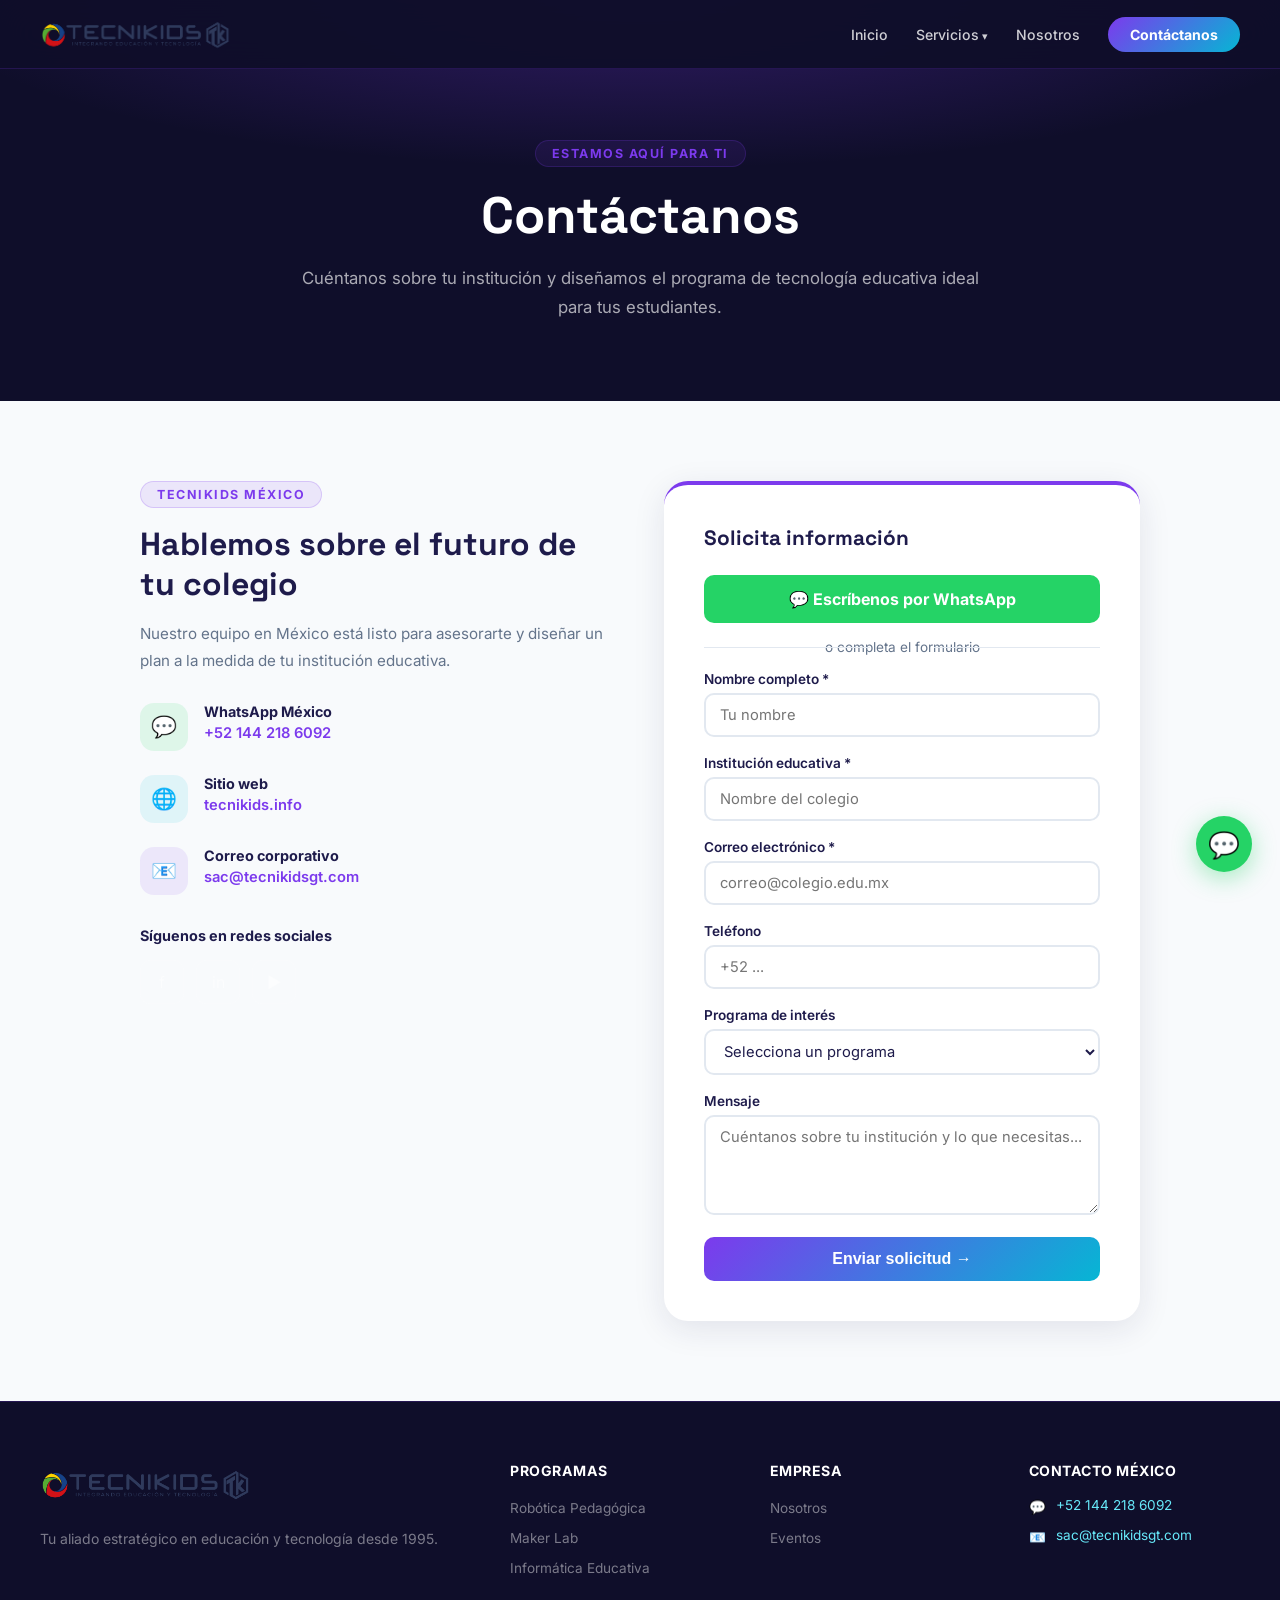
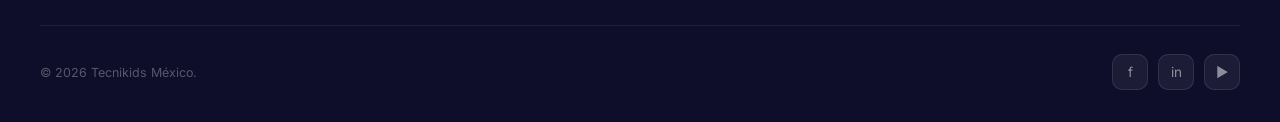
==== contactenos.html @ 83d160cc "Sitio completo Tecnikids México: imágenes reales, videos YouTube y páginas de servicio - Añade imáge" ====
<!DOCTYPE html>
<html lang="es">
<head>
  <meta charset="UTF-8"><meta name="viewport" content="width=device-width, initial-scale=1.0">
  <title>Contáctanos — Tecnikids México</title>
  <link rel="stylesheet" href="assets/css/shared.css">
  <style>
    .contact-grid{display:grid;grid-template-columns:1fr 1fr;gap:48px;max-width:1000px;margin:0 auto;}
    .contact-info h2{font-family:'Space Grotesk',sans-serif;font-size:clamp(1.5rem,3vw,2rem);font-weight:800;color:var(--indigo);margin-bottom:16px;}
    .contact-info p{color:var(--gray);font-size:0.95rem;line-height:1.8;margin-bottom:28px;}
    .contact-item{display:flex;align-items:flex-start;gap:16px;margin-bottom:24px;}
    .contact-icon-box{width:48px;height:48px;border-radius:14px;display:flex;align-items:center;justify-content:center;font-size:1.3rem;flex-shrink:0;}
    .contact-icon-box.whatsapp{background:rgba(37,211,102,0.12);color:#25D366;}
    .contact-icon-box.email{background:rgba(124,58,237,0.1);color:var(--purple);}
    .contact-icon-box.web{background:rgba(6,182,212,0.1);color:var(--cyan);}
    .contact-label{font-weight:700;color:var(--indigo);font-size:0.9rem;margin-bottom:4px;}
    .contact-val{color:var(--gray);font-size:0.92rem;}
    .contact-val a{color:var(--purple);text-decoration:none;font-weight:600;}
    .contact-val a:hover{text-decoration:underline;}
    .form-card{background:white;border-radius:24px;padding:40px;box-shadow:0 8px 32px rgba(30,27,75,0.1);border-top:4px solid var(--purple);}
    .form-title{font-family:'Space Grotesk',sans-serif;font-size:1.3rem;font-weight:700;color:var(--indigo);margin-bottom:24px;}
    .form-group{margin-bottom:18px;}
    .form-group label{display:block;font-weight:600;font-size:0.85rem;color:var(--indigo);margin-bottom:6px;}
    .form-group input,.form-group select,.form-group textarea{width:100%;padding:11px 14px;border:2px solid #E2E8F0;border-radius:10px;font-size:0.92rem;font-family:inherit;color:var(--indigo);transition:border-color 0.2s;outline:none;background:white;}
    .form-group input:focus,.form-group select:focus,.form-group textarea:focus{border-color:var(--purple);}
    .form-group textarea{resize:vertical;min-height:100px;}
    .btn-submit{width:100%;padding:13px;background:linear-gradient(135deg,var(--purple),var(--cyan));color:white;border:none;border-radius:10px;font-size:1rem;font-weight:700;cursor:pointer;transition:transform 0.2s,box-shadow 0.2s;}
    .btn-submit:hover{transform:translateY(-2px);box-shadow:0 8px 24px rgba(124,58,237,0.35);}
    .wa-btn{display:flex;align-items:center;justify-content:center;gap:12px;width:100%;padding:14px;background:#25D366;color:white;border-radius:10px;font-size:1rem;font-weight:700;text-decoration:none;margin-bottom:16px;transition:transform 0.2s,box-shadow 0.2s;}
    .wa-btn:hover{transform:translateY(-2px);box-shadow:0 8px 24px rgba(37,211,102,0.4);}
    .or-divider{text-align:center;color:var(--gray);font-size:0.85rem;margin:16px 0;position:relative;}
    .or-divider::before,.or-divider::after{content:'';position:absolute;top:50%;width:42%;height:1px;background:#E2E8F0;}
    .or-divider::before{left:0;} .or-divider::after{right:0;}
    .alert-success{background:#f0fdf4;color:#16a34a;border:1px solid #bbf7d0;border-radius:10px;padding:12px 16px;font-size:0.85rem;margin-bottom:16px;display:none;text-align:center;}
    @media(max-width:768px){.contact-grid{grid-template-columns:1fr;}}
  </style>
</head>
<body>
<nav id="navbar">
  <a href="index.html" class="nav-logo"><img src="assets/img/logo.png" alt="Tecnikids México"></a>
  <div class="nav-links">
    <a href="index.html">Inicio</a>
    <div class="nav-dropdown"><a href="#">Servicios</a>
      <div class="dropdown-menu">
        <a href="robotica-pedagogica.html">Robótica Pedagógica</a>
        <a href="maker-lab.html">Maker Lab</a>
        <a href="informatica-educativa.html">Informática Educativa</a>
      </div>
    </div>
    <a href="sobre-nosotros.html">Nosotros</a>
    <a href="contactenos.html" class="nav-cta">Contáctanos</a>
  </div>
  <button class="hamburger" id="hamburger"><span></span><span></span><span></span></button>
</nav>

<div class="page-hero">
  <div class="page-hero-content">
    <div class="section-tag">Estamos aquí para ti</div>
    <h1>Contáctanos</h1>
    <p>Cuéntanos sobre tu institución y diseñamos el programa de tecnología educativa ideal para tus estudiantes.</p>
  </div>
</div>

<section style="padding:80px 40px;background:var(--gray-bg);">
  <div class="contact-grid">
    <div class="contact-info">
      <div class="section-tag">Tecnikids México</div>
      <h2>Hablemos sobre el futuro de tu colegio</h2>
      <p>Nuestro equipo en México está listo para asesorarte y diseñar un plan a la medida de tu institución educativa.</p>

      <div class="contact-item">
        <div class="contact-icon-box whatsapp">💬</div>
        <div>
          <div class="contact-label">WhatsApp México</div>
          <div class="contact-val"><a href="https://wa.me/5214421860924" target="_blank">+52 144 218 6092</a></div>
        </div>
      </div>
      <div class="contact-item">
        <div class="contact-icon-box web">🌐</div>
        <div>
          <div class="contact-label">Sitio web</div>
          <div class="contact-val"><a href="https://tecnikids.info/wp/" target="_blank">tecnikids.info</a></div>
        </div>
      </div>
      <div class="contact-item">
        <div class="contact-icon-box email">📧</div>
        <div>
          <div class="contact-label">Correo corporativo</div>
          <div class="contact-val"><a href="mailto:sac@tecnikidsgt.com">sac@tecnikidsgt.com</a></div>
        </div>
      </div>

      <div style="margin-top:32px;">
        <div style="font-weight:700;color:var(--indigo);margin-bottom:16px;font-size:0.9rem;">Síguenos en redes sociales</div>
        <div style="display:flex;gap:12px;">
          <a href="https://www.facebook.com/tecnikids" target="_blank" class="social-btn" style="width:44px;height:44px;font-size:1rem;">f</a>
          <a href="https://www.instagram.com/_tecnikids/" target="_blank" class="social-btn" style="width:44px;height:44px;font-size:1rem;">in</a>
          <a href="https://www.youtube.com/user/Tecnikids" target="_blank" class="social-btn" style="width:44px;height:44px;font-size:1rem;">▶</a>
        </div>
      </div>
    </div>

    <div class="form-card">
      <div class="form-title">Solicita información</div>
      <div class="alert-success" id="alert-ok">✓ ¡Mensaje enviado! Te contactaremos pronto.</div>
      <a href="https://wa.me/5214421860924?text=Hola%20Tecnikids%20M%C3%A9xico%2C%20me%20interesa%20conocer%20m%C3%A1s%20sobre%20sus%20programas%20educativos." target="_blank" class="wa-btn">💬 Escríbenos por WhatsApp</a>
      <div class="or-divider">o completa el formulario</div>
      <form id="contactForm" onsubmit="handleSubmit(event)">
        <div class="form-group"><label>Nombre completo *</label><input type="text" placeholder="Tu nombre" required></div>
        <div class="form-group"><label>Institución educativa *</label><input type="text" placeholder="Nombre del colegio" required></div>
        <div class="form-group"><label>Correo electrónico *</label><input type="email" placeholder="correo@colegio.edu.mx" required></div>
        <div class="form-group"><label>Teléfono</label><input type="tel" placeholder="+52 ..."></div>
        <div class="form-group">
          <label>Programa de interés</label>
          <select>
            <option value="">Selecciona un programa</option>
            <option>Robótica Pedagógica</option>
            <option>Maker Lab</option>
            <option>Informática Educativa</option>
            <option>Todos los programas</option>
          </select>
        </div>
        <div class="form-group"><label>Mensaje</label><textarea placeholder="Cuéntanos sobre tu institución y lo que necesitas..."></textarea></div>
        <button type="submit" class="btn-submit">Enviar solicitud →</button>
      </form>
    </div>
  </div>
</section>

<footer>
  <div class="footer-grid">
    <div class="footer-logo"><img src="assets/img/logo.png" alt="Tecnikids"><p class="footer-desc">Tu aliado estratégico en educación y tecnología desde 1995.</p></div>
    <div class="footer-col"><h4>Programas</h4><ul><li><a href="robotica-pedagogica.html">Robótica Pedagógica</a></li><li><a href="maker-lab.html">Maker Lab</a></li><li><a href="informatica-educativa.html">Informática Educativa</a></li></ul></div>
    <div class="footer-col"><h4>Empresa</h4><ul><li><a href="sobre-nosotros.html">Nosotros</a></li><li><a href="index.html#eventos">Eventos</a></li></ul></div>
    <div class="footer-col"><h4>Contacto México</h4><div class="footer-contact-item"><span class="contact-icon">💬</span><a href="https://wa.me/5214421860924" target="_blank">+52 144 218 6092</a></div><div class="footer-contact-item"><span class="contact-icon">📧</span><a href="mailto:sac@tecnikidsgt.com">sac@tecnikidsgt.com</a></div></div>
  </div>
  <div class="footer-bottom" style="max-width:1200px;margin:0 auto;"><p class="footer-copy">© 2026 Tecnikids México.</p><div class="footer-socials"><a href="https://www.facebook.com/tecnikids" target="_blank" class="social-btn">f</a><a href="https://www.instagram.com/_tecnikids/" target="_blank" class="social-btn">in</a><a href="https://www.youtube.com/user/Tecnikids" target="_blank" class="social-btn">▶</a></div></div>
</footer>
<a href="https://wa.me/5214421860924" target="_blank" class="whatsapp-float">💬</a>
<script>
  function handleSubmit(e){e.preventDefault();document.getElementById('alert-ok').style.display='block';e.target.reset();setTimeout(()=>{document.getElementById('alert-ok').style.display='none';},4000);}
  window.addEventListener('scroll',()=>{document.getElementById('navbar').style.background=window.scrollY>60?'rgba(15,14,42,0.98)':'rgba(15,14,42,0.95)';});
  document.getElementById('hamburger').addEventListener('click',()=>{const l=document.querySelector('.nav-links');const open=l.dataset.open==='1';l.dataset.open=open?'0':'1';Object.assign(l.style,open?{display:'none'}:{display:'flex',flexDirection:'column',position:'fixed',top:'58px',left:'0',right:'0',background:'rgba(15,14,42,0.99)',padding:'24px 32px',gap:'20px',zIndex:'99'});});
</script>
</body></html>
---- assets/css/shared.css ----
@import url('https://fonts.googleapis.com/css2?family=Inter:wght@400;500;600;700;800;900&family=Space+Grotesk:wght@400;500;600;700&display=swap');

:root {
  --indigo:        #1E1B4B;
  --purple:        #7C3AED;
  --purple-light:  #A78BFA;
  --cyan:          #06B6D4;
  --cyan-light:    #67E8F9;
  --amber:         #F59E0B;
  --amber-light:   #FCD34D;
  --white:         #FFFFFF;
  --gray-bg:       #F8FAFC;
  --gray:          #64748B;
  --dark:          #0F0E2A;
}

* { box-sizing: border-box; margin: 0; padding: 0; }
html { scroll-behavior: smooth; }
body { font-family: 'Inter', sans-serif; background: var(--white); color: var(--indigo); overflow-x: hidden; }

/* ── NAVBAR ── */
nav {
  position: fixed; top: 0; left: 0; right: 0; z-index: 100;
  padding: 14px 40px;
  display: flex; align-items: center; justify-content: space-between;
  background: rgba(15,14,42,0.95);
  backdrop-filter: blur(16px);
  border-bottom: 1px solid rgba(124,58,237,0.2);
  transition: all 0.3s;
}
.nav-logo {
  font-family: 'Space Grotesk', sans-serif;
  display: flex; align-items: center; gap: 10px; text-decoration: none;
}
.nav-logo img { height: 40px; width: auto; }
.nav-links { display: flex; gap: 28px; align-items: center; }
.nav-links a {
  color: rgba(255,255,255,0.8); text-decoration: none;
  font-size: 0.88rem; font-weight: 500; transition: color 0.2s;
}
.nav-links a:hover { color: var(--cyan-light); }
.nav-dropdown { position: relative; }
.nav-dropdown > a::after { content: ' ▾'; font-size: 0.7rem; }
.dropdown-menu {
  position: absolute; top: 100%; left: 0; min-width: 220px;
  background: rgba(15,14,42,0.98); border: 1px solid rgba(124,58,237,0.25);
  border-radius: 12px; padding: 8px 0; margin-top: 8px;
  display: none; flex-direction: column;
  box-shadow: 0 16px 40px rgba(0,0,0,0.4);
}
.nav-dropdown:hover .dropdown-menu { display: flex; }
.dropdown-menu a {
  padding: 10px 20px; font-size: 0.85rem;
  border-bottom: 1px solid rgba(255,255,255,0.05);
  white-space: nowrap;
}
.dropdown-menu a:last-child { border-bottom: none; }
.nav-cta {
  background: linear-gradient(135deg, var(--purple), var(--cyan));
  color: white !important; padding: 9px 22px; border-radius: 50px;
  font-weight: 700 !important;
}
.hamburger { display: none; background: none; border: none; cursor: pointer; flex-direction: column; gap: 5px; }
.hamburger span { width: 24px; height: 2px; background: white; border-radius: 2px; }

/* ── PAGE HERO (subpages) ── */
.page-hero {
  padding: 140px 40px 80px;
  background: var(--dark);
  position: relative; overflow: hidden; text-align: center;
}
.page-hero::before {
  content: ''; position: absolute; inset: 0;
  background: radial-gradient(ellipse 80% 60% at 50% 0%, rgba(124,58,237,0.3), transparent 70%);
}
.page-hero-content { position: relative; z-index: 2; max-width: 700px; margin: 0 auto; }
.page-hero h1 {
  font-family: 'Space Grotesk', sans-serif;
  font-size: clamp(2rem, 5vw, 3.2rem); font-weight: 900;
  color: white; margin-bottom: 16px;
}
.page-hero p { color: rgba(255,255,255,0.65); font-size: 1.05rem; line-height: 1.7; }

/* ── COMMON ── */
section { padding: 88px 40px; }
.container { max-width: 1200px; margin: 0 auto; }
.section-tag {
  display: inline-block; background: rgba(124,58,237,0.1);
  color: var(--purple); font-size: 0.78rem; font-weight: 700;
  letter-spacing: 1.5px; text-transform: uppercase;
  padding: 5px 16px; border-radius: 50px; margin-bottom: 16px;
  border: 1px solid rgba(124,58,237,0.2);
}
.section-title {
  font-family: 'Space Grotesk', sans-serif;
  font-size: clamp(1.8rem, 4vw, 2.6rem); font-weight: 800;
  color: var(--indigo); line-height: 1.2; margin-bottom: 16px;
}
.section-sub { color: var(--gray); font-size: 1rem; line-height: 1.7; max-width: 600px; }
.section-head { text-align: center; margin-bottom: 56px; }
.section-head .section-sub { margin: 0 auto; }

/* ── BUTTONS ── */
.btn-primary {
  display: inline-flex; align-items: center; gap: 8px;
  background: linear-gradient(135deg, var(--purple), var(--cyan));
  color: white; padding: 13px 32px; border-radius: 50px;
  font-weight: 700; font-size: 0.95rem; text-decoration: none;
  transition: transform 0.2s, box-shadow 0.2s;
  box-shadow: 0 6px 20px rgba(124,58,237,0.3);
}
.btn-primary:hover { transform: translateY(-2px); box-shadow: 0 12px 28px rgba(124,58,237,0.45); }
.btn-outline {
  display: inline-flex; align-items: center; gap: 8px;
  background: transparent; border: 2px solid var(--purple);
  color: var(--purple); padding: 11px 28px; border-radius: 50px;
  font-weight: 700; font-size: 0.95rem; text-decoration: none;
  transition: all 0.2s;
}
.btn-outline:hover { background: var(--purple); color: white; }

/* ── STATS BAR ── */
.stats-bar {
  background: linear-gradient(135deg, var(--purple), #4C1D95);
  padding: 52px 40px;
}
.stats-grid {
  max-width: 1000px; margin: 0 auto;
  display: grid; grid-template-columns: repeat(4,1fr); gap: 24px; text-align: center;
}
.stat-item { position: relative; }
.stat-item::after {
  content: ''; position: absolute; right: 0; top: 20%; height: 60%;
  width: 1px; background: rgba(255,255,255,0.15);
}
.stat-item:last-child::after { display: none; }
.stat-num {
  font-family: 'Space Grotesk', sans-serif;
  font-size: 2.8rem; font-weight: 900; color: var(--amber-light); line-height: 1;
}
.stat-label { color: rgba(255,255,255,0.8); font-size: 0.88rem; margin-top: 6px; font-weight: 500; }

/* ── FOOTER ── */
footer {
  background: var(--dark); padding: 60px 40px 32px;
  border-top: 1px solid rgba(124,58,237,0.2);
}
.footer-grid {
  max-width: 1200px; margin: 0 auto;
  display: grid; grid-template-columns: 2fr 1fr 1fr 1fr; gap: 48px; margin-bottom: 48px;
}
.footer-logo img { height: 44px; width: auto; margin-bottom: 16px; }
.footer-desc { color: rgba(255,255,255,0.45); font-size: 0.875rem; line-height: 1.8; }
.footer-col h4 { color: white; font-weight: 700; font-size: 0.88rem; margin-bottom: 18px; letter-spacing: 0.5px; text-transform: uppercase; }
.footer-col ul { list-style: none; display: flex; flex-direction: column; gap: 10px; }
.footer-col ul li a { color: rgba(255,255,255,0.45); font-size: 0.85rem; text-decoration: none; transition: color 0.2s; }
.footer-col ul li a:hover { color: var(--cyan-light); }
.footer-contact-item {
  display: flex; align-items: flex-start; gap: 10px;
  color: rgba(255,255,255,0.5); font-size: 0.85rem; margin-bottom: 12px;
}
.contact-icon { color: var(--amber); margin-top: 2px; flex-shrink: 0; }
.footer-contact-item a { color: var(--cyan-light); text-decoration: none; }
.footer-contact-item a:hover { text-decoration: underline; }
.footer-bottom {
  max-width: 1200px; margin: 0 auto;
  display: flex; align-items: center; justify-content: space-between;
  padding-top: 28px; border-top: 1px solid rgba(255,255,255,0.08);
}
.footer-copy { color: rgba(255,255,255,0.3); font-size: 0.78rem; }
.footer-socials { display: flex; gap: 10px; }
.social-btn {
  width: 36px; height: 36px; border-radius: 10px;
  background: rgba(255,255,255,0.06); border: 1px solid rgba(255,255,255,0.1);
  display: flex; align-items: center; justify-content: center;
  color: rgba(255,255,255,0.5); text-decoration: none; font-size: 0.85rem;
  transition: background 0.2s, color 0.2s;
}
.social-btn:hover { background: rgba(124,58,237,0.3); color: var(--purple-light); }
.whatsapp-float {
  position: fixed; bottom: 28px; right: 28px; z-index: 200;
  width: 56px; height: 56px; background: #25D366;
  border-radius: 50%; display: flex; align-items: center; justify-content: center;
  box-shadow: 0 6px 24px rgba(37,211,102,0.4); text-decoration: none; font-size: 1.6rem;
  transition: transform 0.2s, box-shadow 0.2s;
}
.whatsapp-float:hover { transform: scale(1.1); box-shadow: 0 10px 32px rgba(37,211,102,0.5); }

/* ── RESPONSIVE ── */
@media (max-width: 1024px) {
  .footer-grid { grid-template-columns: 1fr 1fr; }
}
@media (max-width: 768px) {
  nav { padding: 14px 20px; }
  .nav-links { display: none; }
  .hamburger { display: flex; }
  section { padding: 64px 20px; }
  .stats-grid { grid-template-columns: repeat(2,1fr); }
  .footer-grid { grid-template-columns: 1fr; gap: 32px; }
  .footer-bottom { flex-direction: column; gap: 14px; text-align: center; }
}
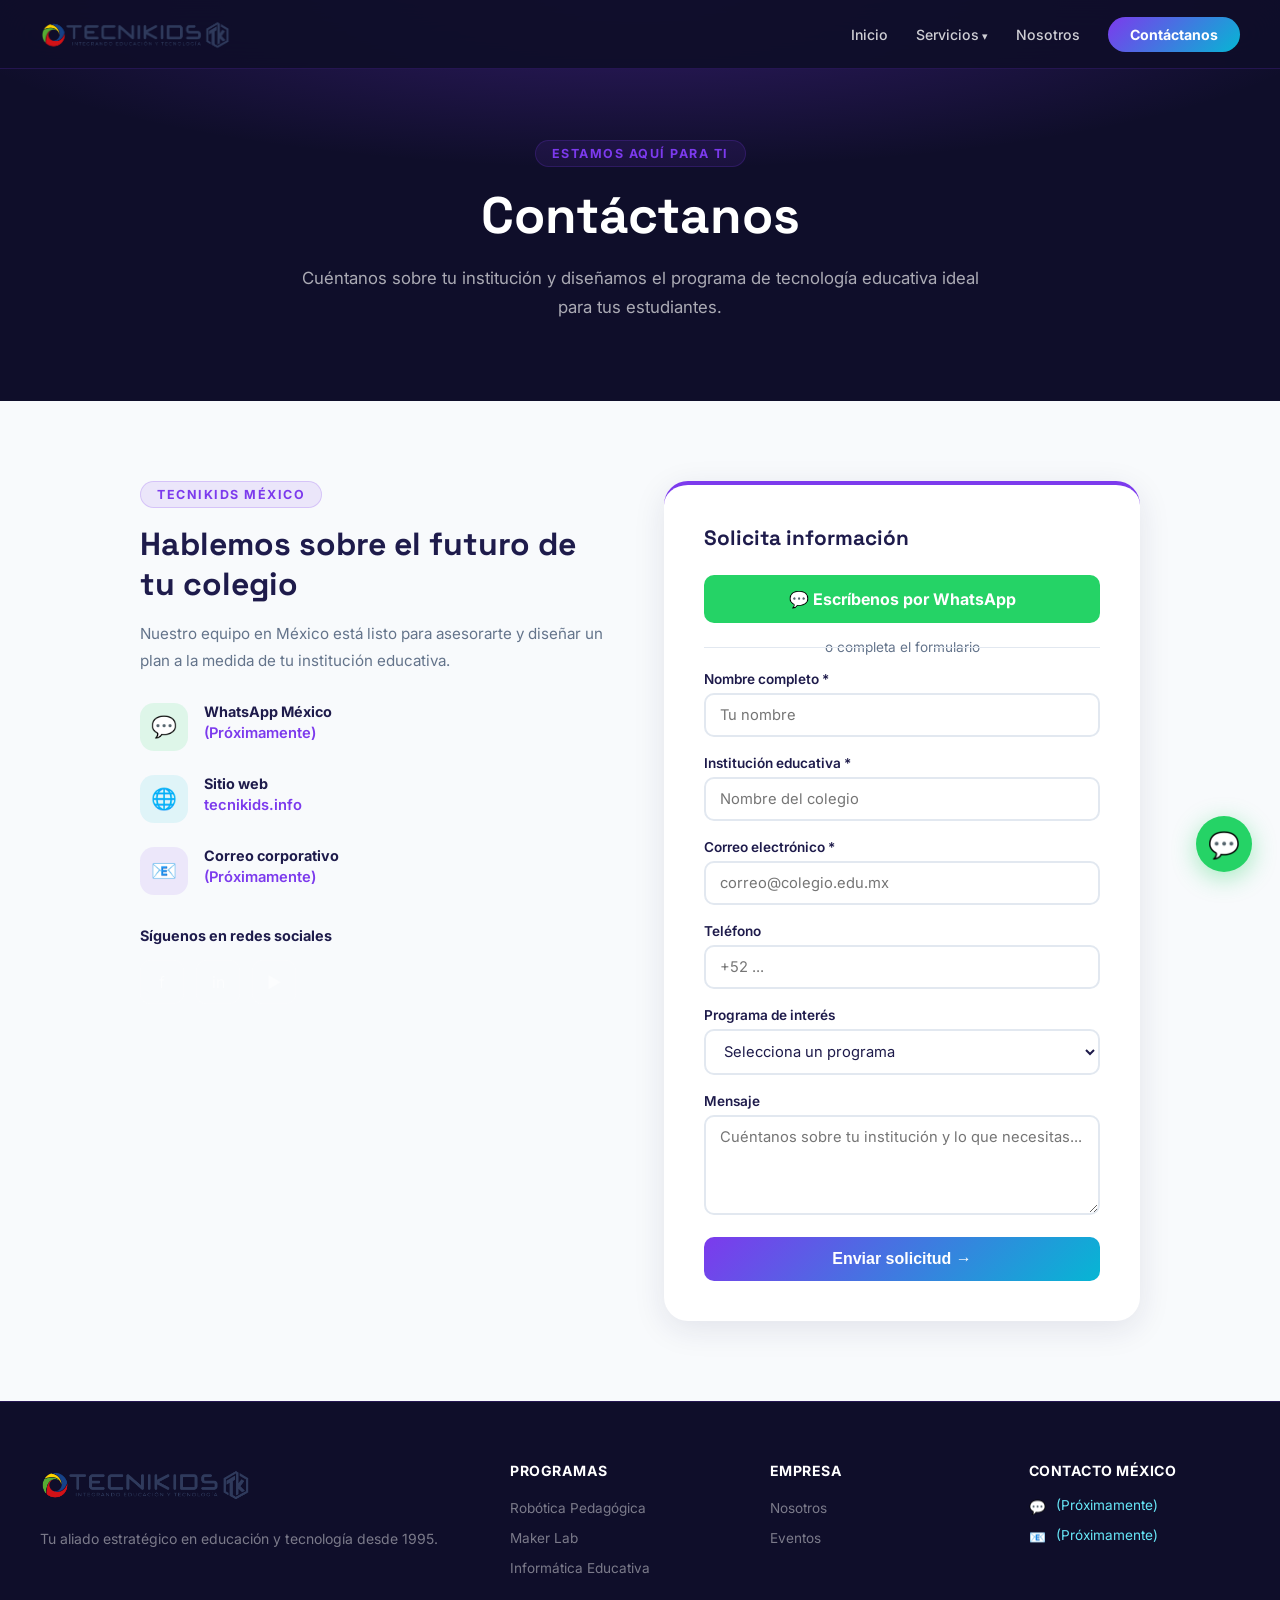
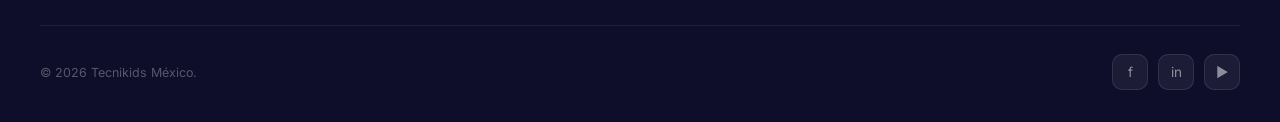
==== commit 6d09bb48: "Quita teléfono y correo; pendientes de actualizar Co-Authored-By: Claude Sonnet 4.6 <noreply@anthrop" ====
--- a/contactenos.html
+++ b/contactenos.html
@@ -72,7 +72,7 @@
         <div class="contact-icon-box whatsapp">💬</div>
         <div>
           <div class="contact-label">WhatsApp México</div>
-          <div class="contact-val"><a href="https://wa.me/5214421860924" target="_blank">+52 144 218 6092</a></div>
+          <div class="contact-val"><a href="#" target="_blank">(Próximamente)</a></div>
         </div>
       </div>
       <div class="contact-item">
@@ -86,7 +86,7 @@
         <div class="contact-icon-box email">📧</div>
         <div>
           <div class="contact-label">Correo corporativo</div>
-          <div class="contact-val"><a href="mailto:sac@tecnikidsgt.com">sac@tecnikidsgt.com</a></div>
+          <div class="contact-val"><a href="mailto:(Próximamente)">(Próximamente)</a></div>
         </div>
       </div>
 
@@ -103,7 +103,7 @@
     <div class="form-card">
       <div class="form-title">Solicita información</div>
       <div class="alert-success" id="alert-ok">✓ ¡Mensaje enviado! Te contactaremos pronto.</div>
-      <a href="https://wa.me/5214421860924?text=Hola%20Tecnikids%20M%C3%A9xico%2C%20me%20interesa%20conocer%20m%C3%A1s%20sobre%20sus%20programas%20educativos." target="_blank" class="wa-btn">💬 Escríbenos por WhatsApp</a>
+      <a href="#" target="_blank" class="wa-btn">💬 Escríbenos por WhatsApp</a>
       <div class="or-divider">o completa el formulario</div>
       <form id="contactForm" onsubmit="handleSubmit(event)">
         <div class="form-group"><label>Nombre completo *</label><input type="text" placeholder="Tu nombre" required></div>
@@ -132,11 +132,11 @@
     <div class="footer-logo"><img src="assets/img/logo.png" alt="Tecnikids"><p class="footer-desc">Tu aliado estratégico en educación y tecnología desde 1995.</p></div>
     <div class="footer-col"><h4>Programas</h4><ul><li><a href="robotica-pedagogica.html">Robótica Pedagógica</a></li><li><a href="maker-lab.html">Maker Lab</a></li><li><a href="informatica-educativa.html">Informática Educativa</a></li></ul></div>
     <div class="footer-col"><h4>Empresa</h4><ul><li><a href="sobre-nosotros.html">Nosotros</a></li><li><a href="index.html#eventos">Eventos</a></li></ul></div>
-    <div class="footer-col"><h4>Contacto México</h4><div class="footer-contact-item"><span class="contact-icon">💬</span><a href="https://wa.me/5214421860924" target="_blank">+52 144 218 6092</a></div><div class="footer-contact-item"><span class="contact-icon">📧</span><a href="mailto:sac@tecnikidsgt.com">sac@tecnikidsgt.com</a></div></div>
+    <div class="footer-col"><h4>Contacto México</h4><div class="footer-contact-item"><span class="contact-icon">💬</span><a href="#" target="_blank">(Próximamente)</a></div><div class="footer-contact-item"><span class="contact-icon">📧</span><a href="mailto:(Próximamente)">(Próximamente)</a></div></div>
   </div>
   <div class="footer-bottom" style="max-width:1200px;margin:0 auto;"><p class="footer-copy">© 2026 Tecnikids México.</p><div class="footer-socials"><a href="https://www.facebook.com/tecnikids" target="_blank" class="social-btn">f</a><a href="https://www.instagram.com/_tecnikids/" target="_blank" class="social-btn">in</a><a href="https://www.youtube.com/user/Tecnikids" target="_blank" class="social-btn">▶</a></div></div>
 </footer>
-<a href="https://wa.me/5214421860924" target="_blank" class="whatsapp-float">💬</a>
+<a href="#" target="_blank" class="whatsapp-float">💬</a>
 <script>
   function handleSubmit(e){e.preventDefault();document.getElementById('alert-ok').style.display='block';e.target.reset();setTimeout(()=>{document.getElementById('alert-ok').style.display='none';},4000);}
   window.addEventListener('scroll',()=>{document.getElementById('navbar').style.background=window.scrollY>60?'rgba(15,14,42,0.98)':'rgba(15,14,42,0.95)';});
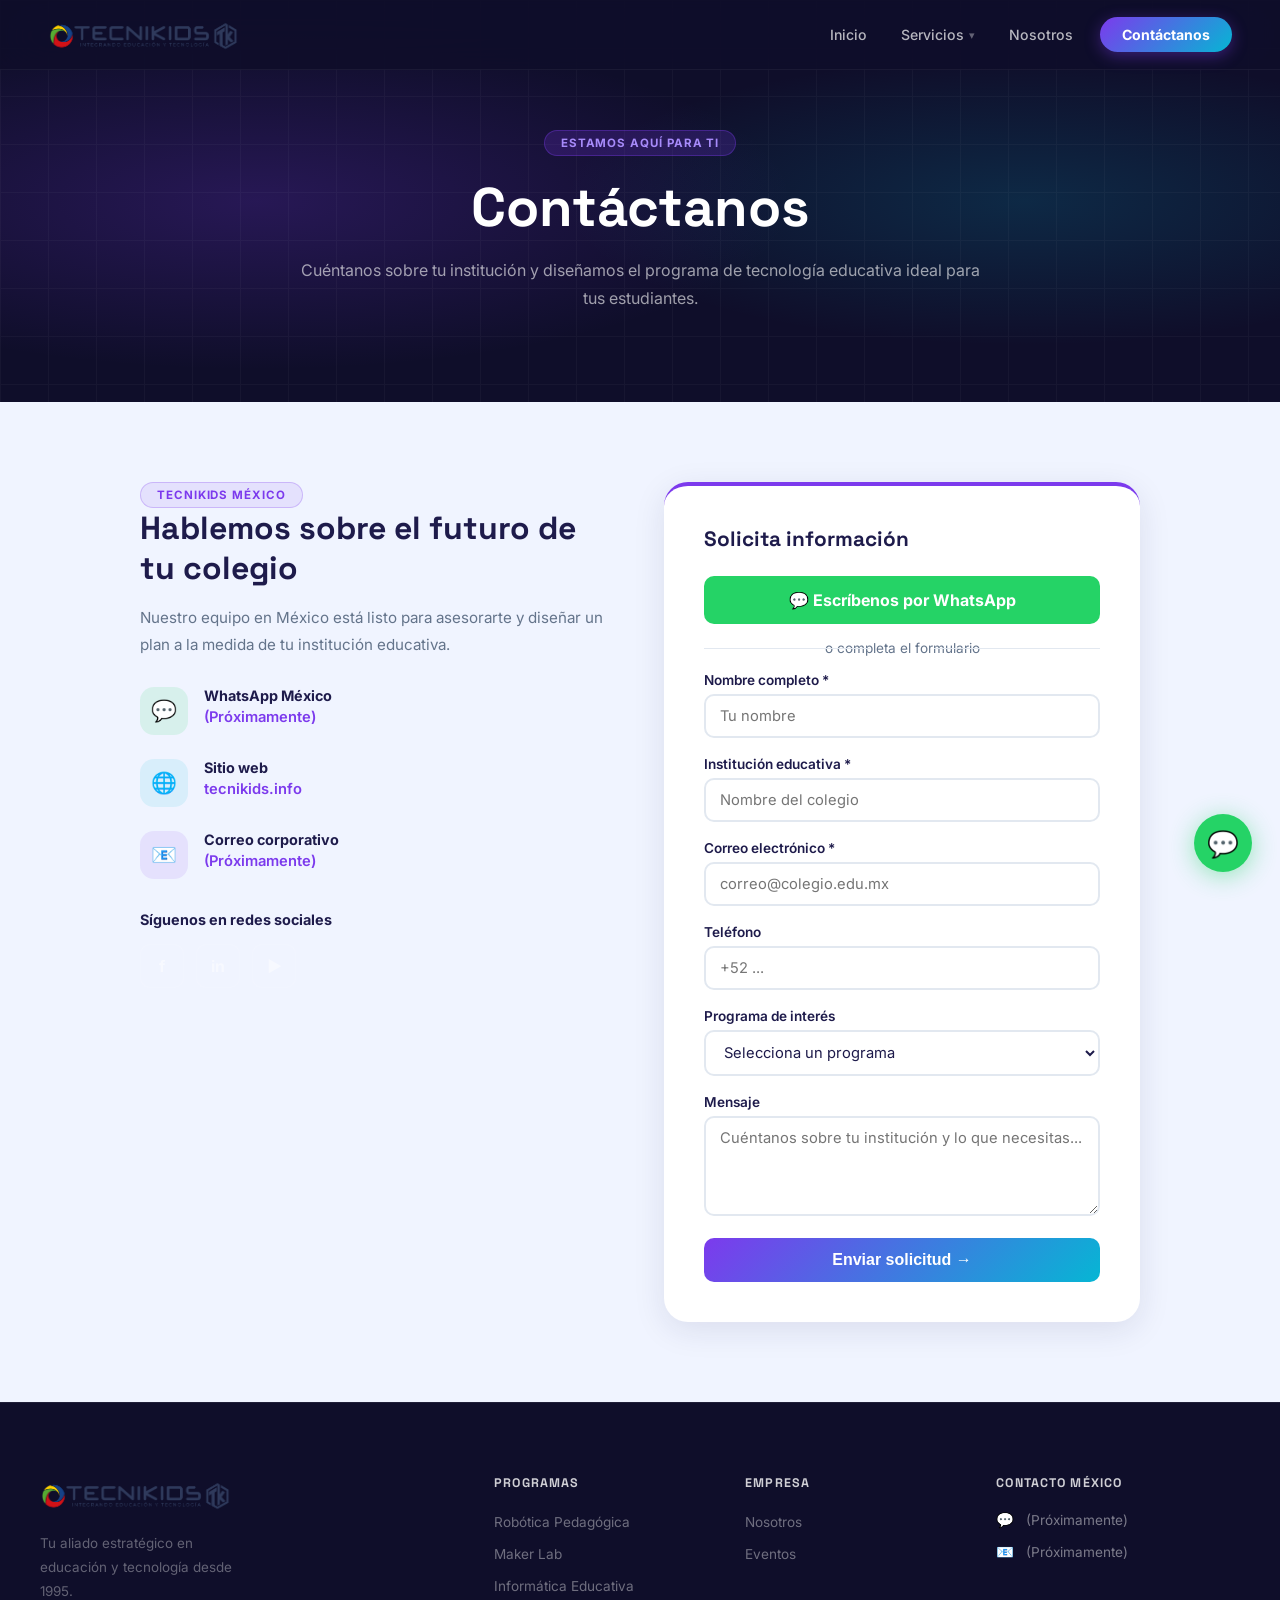
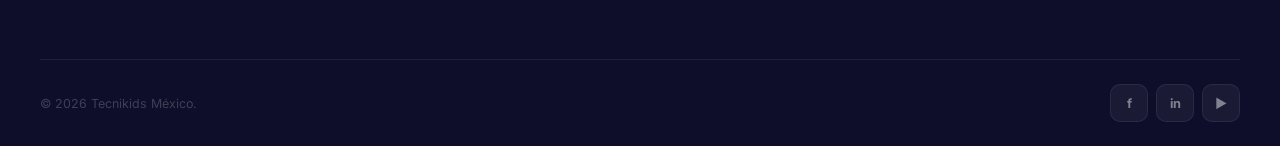
==== commit 66f18983: "Rediseño completo TechEdu Neo: hero con orbs animados, glassmorphism, nuevo sistema visual Co-Author" ====
--- a/contactenos.html
+++ b/contactenos.html
@@ -54,7 +54,7 @@
 </nav>
 
 <div class="page-hero">
-  <div class="page-hero-content">
+  <div class="ph-grid"></div><div class="page-hero-content">
     <div class="section-tag">Estamos aquí para ti</div>
     <h1>Contáctanos</h1>
     <p>Cuéntanos sobre tu institución y diseñamos el programa de tecnología educativa ideal para tus estudiantes.</p>
@@ -139,7 +139,7 @@
 <a href="#" target="_blank" class="whatsapp-float">💬</a>
 <script>
   function handleSubmit(e){e.preventDefault();document.getElementById('alert-ok').style.display='block';e.target.reset();setTimeout(()=>{document.getElementById('alert-ok').style.display='none';},4000);}
-  window.addEventListener('scroll',()=>{document.getElementById('navbar').style.background=window.scrollY>60?'rgba(15,14,42,0.98)':'rgba(15,14,42,0.95)';});
+  window.addEventListener('scroll',()=>{document.getElementById('navbar').classList.toggle('scrolled',window.scrollY>60);});
   document.getElementById('hamburger').addEventListener('click',()=>{const l=document.querySelector('.nav-links');const open=l.dataset.open==='1';l.dataset.open=open?'0':'1';Object.assign(l.style,open?{display:'none'}:{display:'flex',flexDirection:'column',position:'fixed',top:'58px',left:'0',right:'0',background:'rgba(15,14,42,0.99)',padding:'24px 32px',gap:'20px',zIndex:'99'});});
 </script>
 </body></html>
--- a/assets/css/shared.css
+++ b/assets/css/shared.css
@@ -1,201 +1,259 @@
-@import url('https://fonts.googleapis.com/css2?family=Inter:wght@400;500;600;700;800;900&family=Space+Grotesk:wght@400;500;600;700&display=swap');
+/* ═══════════════════════════════════════════════
+   TECNIKIDS MÉXICO — TechEdu Neo Design System
+   ═══════════════════════════════════════════════ */
+@import url('https://fonts.googleapis.com/css2?family=Space+Grotesk:wght@400;500;600;700;800;900&family=Inter:wght@400;500;600;700&display=swap');
+
+*, *::before, *::after { box-sizing: border-box; margin: 0; padding: 0; }
 
 :root {
   --indigo:        #1E1B4B;
+  --indigo-deep:   #0F0E2A;
   --purple:        #7C3AED;
+  --purple-mid:    #6D28D9;
   --purple-light:  #A78BFA;
+  --purple-glow:   rgba(124,58,237,0.4);
   --cyan:          #06B6D4;
   --cyan-light:    #67E8F9;
+  --cyan-glow:     rgba(6,182,212,0.35);
   --amber:         #F59E0B;
   --amber-light:   #FCD34D;
+  --gray:          #64748B;
+  --gray-light:    #94A3B8;
+  --gray-bg:       #F0F4FF;
+  --dark:          #0F0E2A;
+  --dark-2:        #13113A;
   --white:         #FFFFFF;
-  --gray-bg:       #F8FAFC;
-  --gray:          #64748B;
-  --dark:          #0F0E2A;
-}
-
-* { box-sizing: border-box; margin: 0; padding: 0; }
+  --border-dark:   rgba(255,255,255,0.07);
+  --border-purple: rgba(124,58,237,0.3);
+}
+
 html { scroll-behavior: smooth; }
-body { font-family: 'Inter', sans-serif; background: var(--white); color: var(--indigo); overflow-x: hidden; }
-
-/* ── NAVBAR ── */
-nav {
-  position: fixed; top: 0; left: 0; right: 0; z-index: 100;
-  padding: 14px 40px;
+body { font-family: 'Inter', sans-serif; background: #fff; color: var(--indigo); overflow-x: hidden; }
+img  { max-width: 100%; }
+
+/* ════════════════════════
+   NAVBAR
+════════════════════════ */
+#navbar {
+  position: fixed; top: 0; left: 0; right: 0; z-index: 1000;
   display: flex; align-items: center; justify-content: space-between;
-  background: rgba(15,14,42,0.95);
-  backdrop-filter: blur(16px);
-  border-bottom: 1px solid rgba(124,58,237,0.2);
-  transition: all 0.3s;
-}
-.nav-logo {
+  padding: 0 48px; height: 70px;
+  background: rgba(15,14,42,0.88);
+  backdrop-filter: blur(24px) saturate(1.4);
+  border-bottom: 1px solid rgba(255,255,255,0.05);
+  transition: background 0.4s, box-shadow 0.4s;
+}
+.nav-logo img { height: 40px; display: block; }
+.nav-links { display: flex; align-items: center; gap: 4px; }
+.nav-links > a {
+  color: rgba(255,255,255,0.7); font-size: 0.88rem; font-weight: 500;
+  text-decoration: none; padding: 8px 15px; border-radius: 10px;
+  transition: color 0.2s, background 0.2s;
+}
+.nav-links > a:hover { color: #fff; background: rgba(255,255,255,0.07); }
+.nav-cta {
+  background: linear-gradient(135deg, var(--purple), var(--cyan)) !important;
+  color: #fff !important; padding: 9px 22px !important;
+  border-radius: 50px !important; font-weight: 700 !important;
+  margin-left: 8px; box-shadow: 0 4px 16px var(--purple-glow);
+  transition: transform 0.2s, box-shadow 0.2s !important;
+}
+.nav-cta:hover { transform: translateY(-2px) !important; box-shadow: 0 8px 28px var(--purple-glow) !important; }
+
+.nav-dropdown { position: relative; }
+.nav-dropdown > a {
+  color: rgba(255,255,255,0.7); font-size: 0.88rem; font-weight: 500;
+  text-decoration: none; padding: 8px 15px; border-radius: 10px;
+  transition: color 0.2s, background 0.2s; display: flex; align-items: center; gap: 5px;
+}
+.nav-dropdown > a::after { content: '▾'; font-size: 0.68rem; opacity: 0.5; }
+.nav-dropdown > a:hover { color: #fff; background: rgba(255,255,255,0.07); }
+.dropdown-menu {
+  position: absolute; top: calc(100% + 10px); left: 0;
+  background: rgba(18,16,52,0.98); backdrop-filter: blur(24px);
+  border: 1px solid rgba(124,58,237,0.25); border-radius: 16px;
+  padding: 8px; min-width: 230px;
+  opacity: 0; visibility: hidden; transform: translateY(-8px);
+  transition: all 0.22s cubic-bezier(0.4,0,0.2,1); box-shadow: 0 16px 48px rgba(0,0,0,0.5);
+}
+.nav-dropdown:hover .dropdown-menu { opacity: 1; visibility: visible; transform: translateY(0); }
+.dropdown-menu a {
+  display: block; padding: 11px 16px; color: rgba(255,255,255,0.65);
+  font-size: 0.87rem; text-decoration: none; border-radius: 10px; transition: all 0.18s;
+}
+.dropdown-menu a:hover { color: #fff; background: rgba(124,58,237,0.2); padding-left: 20px; }
+
+.hamburger { display: none; flex-direction: column; gap: 5px; background: none; border: none; cursor: pointer; padding: 6px; }
+.hamburger span { width: 22px; height: 2px; background: rgba(255,255,255,0.8); border-radius: 2px; display: block; transition: all 0.3s; }
+
+/* ════════════════════════
+   BUTTONS
+════════════════════════ */
+.btn-primary {
+  display: inline-flex; align-items: center; gap: 8px;
+  padding: 13px 30px; border-radius: 50px;
+  background: linear-gradient(135deg, var(--purple), var(--purple-mid));
+  color: #fff; font-weight: 700; font-size: 0.92rem;
+  text-decoration: none; transition: all 0.25s;
+  box-shadow: 0 4px 20px rgba(124,58,237,0.4);
+}
+.btn-primary:hover { transform: translateY(-2px); box-shadow: 0 10px 36px rgba(124,58,237,0.55); }
+
+.btn-outline {
+  display: inline-flex; align-items: center; gap: 8px;
+  padding: 13px 30px; border-radius: 50px;
+  border: 1.5px solid rgba(255,255,255,0.25); color: rgba(255,255,255,0.85);
+  font-weight: 600; font-size: 0.92rem; text-decoration: none; transition: all 0.25s;
+}
+.btn-outline:hover { border-color: rgba(255,255,255,0.5); background: rgba(255,255,255,0.08); transform: translateY(-2px); }
+
+.btn-glass {
+  display: inline-flex; align-items: center; gap: 8px;
+  padding: 13px 30px; border-radius: 50px;
+  background: rgba(255,255,255,0.08); border: 1px solid rgba(255,255,255,0.15);
+  color: #fff; font-weight: 600; font-size: 0.92rem; text-decoration: none; transition: all 0.25s;
+}
+.btn-glass:hover { background: rgba(255,255,255,0.16); transform: translateY(-2px); }
+
+/* ════════════════════════
+   SECTION TAGS & LAYOUT
+════════════════════════ */
+.section-tag {
+  display: inline-flex; align-items: center; gap: 7px;
+  padding: 5px 16px; border-radius: 50px;
+  background: rgba(124,58,237,0.1); border: 1px solid rgba(124,58,237,0.25);
+  color: var(--purple); font-size: 0.72rem; font-weight: 700;
+  letter-spacing: 0.08em; text-transform: uppercase;
+}
+.container { max-width: 1200px; margin: 0 auto; padding: 0 40px; }
+.section-head { text-align: center; margin-bottom: 60px; }
+.section-title {
   font-family: 'Space Grotesk', sans-serif;
-  display: flex; align-items: center; gap: 10px; text-decoration: none;
-}
-.nav-logo img { height: 40px; width: auto; }
-.nav-links { display: flex; gap: 28px; align-items: center; }
-.nav-links a {
-  color: rgba(255,255,255,0.8); text-decoration: none;
-  font-size: 0.88rem; font-weight: 500; transition: color 0.2s;
-}
-.nav-links a:hover { color: var(--cyan-light); }
-.nav-dropdown { position: relative; }
-.nav-dropdown > a::after { content: ' ▾'; font-size: 0.7rem; }
-.dropdown-menu {
-  position: absolute; top: 100%; left: 0; min-width: 220px;
-  background: rgba(15,14,42,0.98); border: 1px solid rgba(124,58,237,0.25);
-  border-radius: 12px; padding: 8px 0; margin-top: 8px;
-  display: none; flex-direction: column;
-  box-shadow: 0 16px 40px rgba(0,0,0,0.4);
-}
-.nav-dropdown:hover .dropdown-menu { display: flex; }
-.dropdown-menu a {
-  padding: 10px 20px; font-size: 0.85rem;
-  border-bottom: 1px solid rgba(255,255,255,0.05);
-  white-space: nowrap;
-}
-.dropdown-menu a:last-child { border-bottom: none; }
-.nav-cta {
-  background: linear-gradient(135deg, var(--purple), var(--cyan));
-  color: white !important; padding: 9px 22px; border-radius: 50px;
-  font-weight: 700 !important;
-}
-.hamburger { display: none; background: none; border: none; cursor: pointer; flex-direction: column; gap: 5px; }
-.hamburger span { width: 24px; height: 2px; background: white; border-radius: 2px; }
-
-/* ── PAGE HERO (subpages) ── */
+  font-size: clamp(1.9rem, 4vw, 2.9rem); font-weight: 800;
+  color: var(--indigo); line-height: 1.15; margin: 14px 0 16px;
+}
+.section-title.light { color: #fff; }
+.section-sub { color: var(--gray); font-size: 0.97rem; line-height: 1.75; max-width: 520px; margin: 0 auto; }
+.section-sub.light { color: rgba(255,255,255,0.55); }
+
+/* ════════════════════════
+   STATS BAR
+════════════════════════ */
+.stats-bar { background: var(--dark); }
+.stats-grid { display: grid; grid-template-columns: repeat(4,1fr); max-width: 1200px; margin: 0 auto; }
+.stat-item {
+  padding: 36px 24px; text-align: center; border-right: 1px solid var(--border-dark);
+  position: relative; overflow: hidden; transition: background 0.3s;
+}
+.stat-item:last-child { border-right: none; }
+.stat-item::after {
+  content: ''; position: absolute; inset: 0;
+  background: linear-gradient(135deg, rgba(124,58,237,0.1), rgba(6,182,212,0.05));
+  opacity: 0; transition: opacity 0.3s;
+}
+.stat-item:hover::after { opacity: 1; }
+.stat-num {
+  font-family: 'Space Grotesk', sans-serif; font-size: 2.6rem; font-weight: 900;
+  line-height: 1; display: block;
+  background: linear-gradient(135deg, #fff 0%, var(--cyan-light) 100%);
+  -webkit-background-clip: text; -webkit-text-fill-color: transparent;
+}
+.stat-label { color: rgba(255,255,255,0.38); font-size: 0.74rem; font-weight: 600; margin-top: 8px; letter-spacing: 0.06em; text-transform: uppercase; }
+
+/* ════════════════════════
+   PAGE HERO (sub-pages)
+════════════════════════ */
 .page-hero {
-  padding: 140px 40px 80px;
-  background: var(--dark);
-  position: relative; overflow: hidden; text-align: center;
+  min-height: 400px; display: flex; align-items: center; justify-content: center;
+  text-align: center; padding: 130px 40px 90px;
+  background: var(--dark); position: relative; overflow: hidden;
 }
 .page-hero::before {
   content: ''; position: absolute; inset: 0;
-  background: radial-gradient(ellipse 80% 60% at 50% 0%, rgba(124,58,237,0.3), transparent 70%);
-}
-.page-hero-content { position: relative; z-index: 2; max-width: 700px; margin: 0 auto; }
-.page-hero h1 {
+  background:
+    radial-gradient(ellipse 70% 70% at 20% 50%, rgba(124,58,237,0.22) 0%, transparent 60%),
+    radial-gradient(ellipse 60% 60% at 80% 50%, rgba(6,182,212,0.16) 0%, transparent 60%);
+}
+.ph-grid {
+  position: absolute; inset: 0; opacity: 0.03;
+  background-image: linear-gradient(rgba(255,255,255,1) 1px, transparent 1px),
+                    linear-gradient(90deg, rgba(255,255,255,1) 1px, transparent 1px);
+  background-size: 48px 48px;
+}
+.page-hero-content { position: relative; z-index: 2; max-width: 700px; }
+.page-hero-content .section-tag {
+  background: rgba(124,58,237,0.2); color: var(--purple-light);
+  border-color: rgba(124,58,237,0.35); margin-bottom: 22px;
+}
+.page-hero-content h1 {
   font-family: 'Space Grotesk', sans-serif;
-  font-size: clamp(2rem, 5vw, 3.2rem); font-weight: 900;
-  color: white; margin-bottom: 16px;
-}
-.page-hero p { color: rgba(255,255,255,0.65); font-size: 1.05rem; line-height: 1.7; }
-
-/* ── COMMON ── */
-section { padding: 88px 40px; }
-.container { max-width: 1200px; margin: 0 auto; }
-.section-tag {
-  display: inline-block; background: rgba(124,58,237,0.1);
-  color: var(--purple); font-size: 0.78rem; font-weight: 700;
-  letter-spacing: 1.5px; text-transform: uppercase;
-  padding: 5px 16px; border-radius: 50px; margin-bottom: 16px;
-  border: 1px solid rgba(124,58,237,0.2);
-}
-.section-title {
-  font-family: 'Space Grotesk', sans-serif;
-  font-size: clamp(1.8rem, 4vw, 2.6rem); font-weight: 800;
-  color: var(--indigo); line-height: 1.2; margin-bottom: 16px;
-}
-.section-sub { color: var(--gray); font-size: 1rem; line-height: 1.7; max-width: 600px; }
-.section-head { text-align: center; margin-bottom: 56px; }
-.section-head .section-sub { margin: 0 auto; }
-
-/* ── BUTTONS ── */
-.btn-primary {
-  display: inline-flex; align-items: center; gap: 8px;
-  background: linear-gradient(135deg, var(--purple), var(--cyan));
-  color: white; padding: 13px 32px; border-radius: 50px;
-  font-weight: 700; font-size: 0.95rem; text-decoration: none;
-  transition: transform 0.2s, box-shadow 0.2s;
-  box-shadow: 0 6px 20px rgba(124,58,237,0.3);
-}
-.btn-primary:hover { transform: translateY(-2px); box-shadow: 0 12px 28px rgba(124,58,237,0.45); }
-.btn-outline {
-  display: inline-flex; align-items: center; gap: 8px;
-  background: transparent; border: 2px solid var(--purple);
-  color: var(--purple); padding: 11px 28px; border-radius: 50px;
-  font-weight: 700; font-size: 0.95rem; text-decoration: none;
-  transition: all 0.2s;
-}
-.btn-outline:hover { background: var(--purple); color: white; }
-
-/* ── STATS BAR ── */
-.stats-bar {
-  background: linear-gradient(135deg, var(--purple), #4C1D95);
-  padding: 52px 40px;
-}
-.stats-grid {
-  max-width: 1000px; margin: 0 auto;
-  display: grid; grid-template-columns: repeat(4,1fr); gap: 24px; text-align: center;
-}
-.stat-item { position: relative; }
-.stat-item::after {
-  content: ''; position: absolute; right: 0; top: 20%; height: 60%;
-  width: 1px; background: rgba(255,255,255,0.15);
-}
-.stat-item:last-child::after { display: none; }
-.stat-num {
-  font-family: 'Space Grotesk', sans-serif;
-  font-size: 2.8rem; font-weight: 900; color: var(--amber-light); line-height: 1;
-}
-.stat-label { color: rgba(255,255,255,0.8); font-size: 0.88rem; margin-top: 6px; font-weight: 500; }
-
-/* ── FOOTER ── */
-footer {
-  background: var(--dark); padding: 60px 40px 32px;
-  border-top: 1px solid rgba(124,58,237,0.2);
-}
-.footer-grid {
+  font-size: clamp(2.2rem, 5vw, 3.4rem); font-weight: 900;
+  color: #fff; line-height: 1.1; margin-bottom: 18px;
+}
+.page-hero-content p { color: rgba(255,255,255,0.6); font-size: 1rem; line-height: 1.75; }
+
+/* ════════════════════════
+   FOOTER
+════════════════════════ */
+footer { background: var(--dark); border-top: 1px solid var(--border-dark); padding: 72px 40px 0; }
+.footer-grid { display: grid; grid-template-columns: 2fr 1fr 1fr 1.2fr; gap: 48px; max-width: 1200px; margin: 0 auto 56px; }
+.footer-logo img { height: 40px; display: block; margin-bottom: 16px; }
+.footer-desc { color: rgba(255,255,255,0.35); font-size: 0.84rem; line-height: 1.8; max-width: 220px; }
+.footer-col h4 {
+  color: rgba(255,255,255,0.8); font-family: 'Space Grotesk', sans-serif;
+  font-size: 0.78rem; font-weight: 700; letter-spacing: 0.09em; text-transform: uppercase; margin-bottom: 20px;
+}
+.footer-col ul { list-style: none; display: flex; flex-direction: column; gap: 12px; }
+.footer-col ul li a { color: rgba(255,255,255,0.4); font-size: 0.85rem; text-decoration: none; transition: color 0.2s; }
+.footer-col ul li a:hover { color: rgba(255,255,255,0.8); }
+.footer-contact-item { display: flex; align-items: center; gap: 12px; margin-bottom: 14px; }
+.contact-icon { font-size: 0.9rem; }
+.footer-contact-item a { color: rgba(255,255,255,0.45); font-size: 0.85rem; text-decoration: none; transition: color 0.2s; }
+.footer-contact-item a:hover { color: var(--cyan-light); }
+.footer-bottom {
+  border-top: 1px solid var(--border-dark); padding: 24px 0;
+  display: flex; align-items: center; justify-content: space-between;
   max-width: 1200px; margin: 0 auto;
-  display: grid; grid-template-columns: 2fr 1fr 1fr 1fr; gap: 48px; margin-bottom: 48px;
-}
-.footer-logo img { height: 44px; width: auto; margin-bottom: 16px; }
-.footer-desc { color: rgba(255,255,255,0.45); font-size: 0.875rem; line-height: 1.8; }
-.footer-col h4 { color: white; font-weight: 700; font-size: 0.88rem; margin-bottom: 18px; letter-spacing: 0.5px; text-transform: uppercase; }
-.footer-col ul { list-style: none; display: flex; flex-direction: column; gap: 10px; }
-.footer-col ul li a { color: rgba(255,255,255,0.45); font-size: 0.85rem; text-decoration: none; transition: color 0.2s; }
-.footer-col ul li a:hover { color: var(--cyan-light); }
-.footer-contact-item {
-  display: flex; align-items: flex-start; gap: 10px;
-  color: rgba(255,255,255,0.5); font-size: 0.85rem; margin-bottom: 12px;
-}
-.contact-icon { color: var(--amber); margin-top: 2px; flex-shrink: 0; }
-.footer-contact-item a { color: var(--cyan-light); text-decoration: none; }
-.footer-contact-item a:hover { text-decoration: underline; }
-.footer-bottom {
-  max-width: 1200px; margin: 0 auto;
-  display: flex; align-items: center; justify-content: space-between;
-  padding-top: 28px; border-top: 1px solid rgba(255,255,255,0.08);
-}
-.footer-copy { color: rgba(255,255,255,0.3); font-size: 0.78rem; }
-.footer-socials { display: flex; gap: 10px; }
+}
+.footer-copy { color: rgba(255,255,255,0.2); font-size: 0.78rem; }
+.footer-socials { display: flex; gap: 8px; }
 .social-btn {
-  width: 36px; height: 36px; border-radius: 10px;
-  background: rgba(255,255,255,0.06); border: 1px solid rgba(255,255,255,0.1);
+  width: 38px; height: 38px; border-radius: 10px;
   display: flex; align-items: center; justify-content: center;
-  color: rgba(255,255,255,0.5); text-decoration: none; font-size: 0.85rem;
-  transition: background 0.2s, color 0.2s;
-}
-.social-btn:hover { background: rgba(124,58,237,0.3); color: var(--purple-light); }
+  background: rgba(255,255,255,0.05); border: 1px solid var(--border-dark);
+  color: rgba(255,255,255,0.45); font-size: 0.8rem; font-weight: 700;
+  text-decoration: none; transition: all 0.2s;
+}
+.social-btn:hover { background: var(--purple); border-color: var(--purple); color: #fff; transform: translateY(-2px); }
+
 .whatsapp-float {
-  position: fixed; bottom: 28px; right: 28px; z-index: 200;
-  width: 56px; height: 56px; background: #25D366;
-  border-radius: 50%; display: flex; align-items: center; justify-content: center;
-  box-shadow: 0 6px 24px rgba(37,211,102,0.4); text-decoration: none; font-size: 1.6rem;
-  transition: transform 0.2s, box-shadow 0.2s;
-}
-.whatsapp-float:hover { transform: scale(1.1); box-shadow: 0 10px 32px rgba(37,211,102,0.5); }
-
-/* ── RESPONSIVE ── */
+  position: fixed; bottom: 28px; right: 28px; z-index: 999;
+  width: 58px; height: 58px; border-radius: 50%;
+  background: #25D366; display: flex; align-items: center; justify-content: center;
+  font-size: 1.6rem; text-decoration: none;
+  box-shadow: 0 4px 24px rgba(37,211,102,0.45); transition: all 0.25s;
+}
+.whatsapp-float:hover { transform: scale(1.1); box-shadow: 0 8px 32px rgba(37,211,102,0.6); }
+
+/* ════════════════════════
+   RESPONSIVE
+════════════════════════ */
 @media (max-width: 1024px) {
-  .footer-grid { grid-template-columns: 1fr 1fr; }
+  .footer-grid { grid-template-columns: 1fr 1fr; gap: 32px; }
+  .stats-grid { grid-template-columns: repeat(2,1fr); }
+  .stat-item:nth-child(2) { border-right: none; }
 }
 @media (max-width: 768px) {
-  nav { padding: 14px 20px; }
+  #navbar { padding: 0 20px; height: 62px; }
   .nav-links { display: none; }
   .hamburger { display: flex; }
-  section { padding: 64px 20px; }
+  .footer-grid { grid-template-columns: 1fr; gap: 28px; }
+  .footer-desc { max-width: 100%; }
+  .container { padding: 0 20px; }
+  .page-hero { padding: 110px 20px 70px; min-height: 320px; }
+  footer { padding: 56px 20px 0; }
+}
+@media (max-width: 480px) {
   .stats-grid { grid-template-columns: repeat(2,1fr); }
-  .footer-grid { grid-template-columns: 1fr; gap: 32px; }
-  .footer-bottom { flex-direction: column; gap: 14px; text-align: center; }
-}
+  .stat-item:nth-child(2) { border-right: none; }
+}
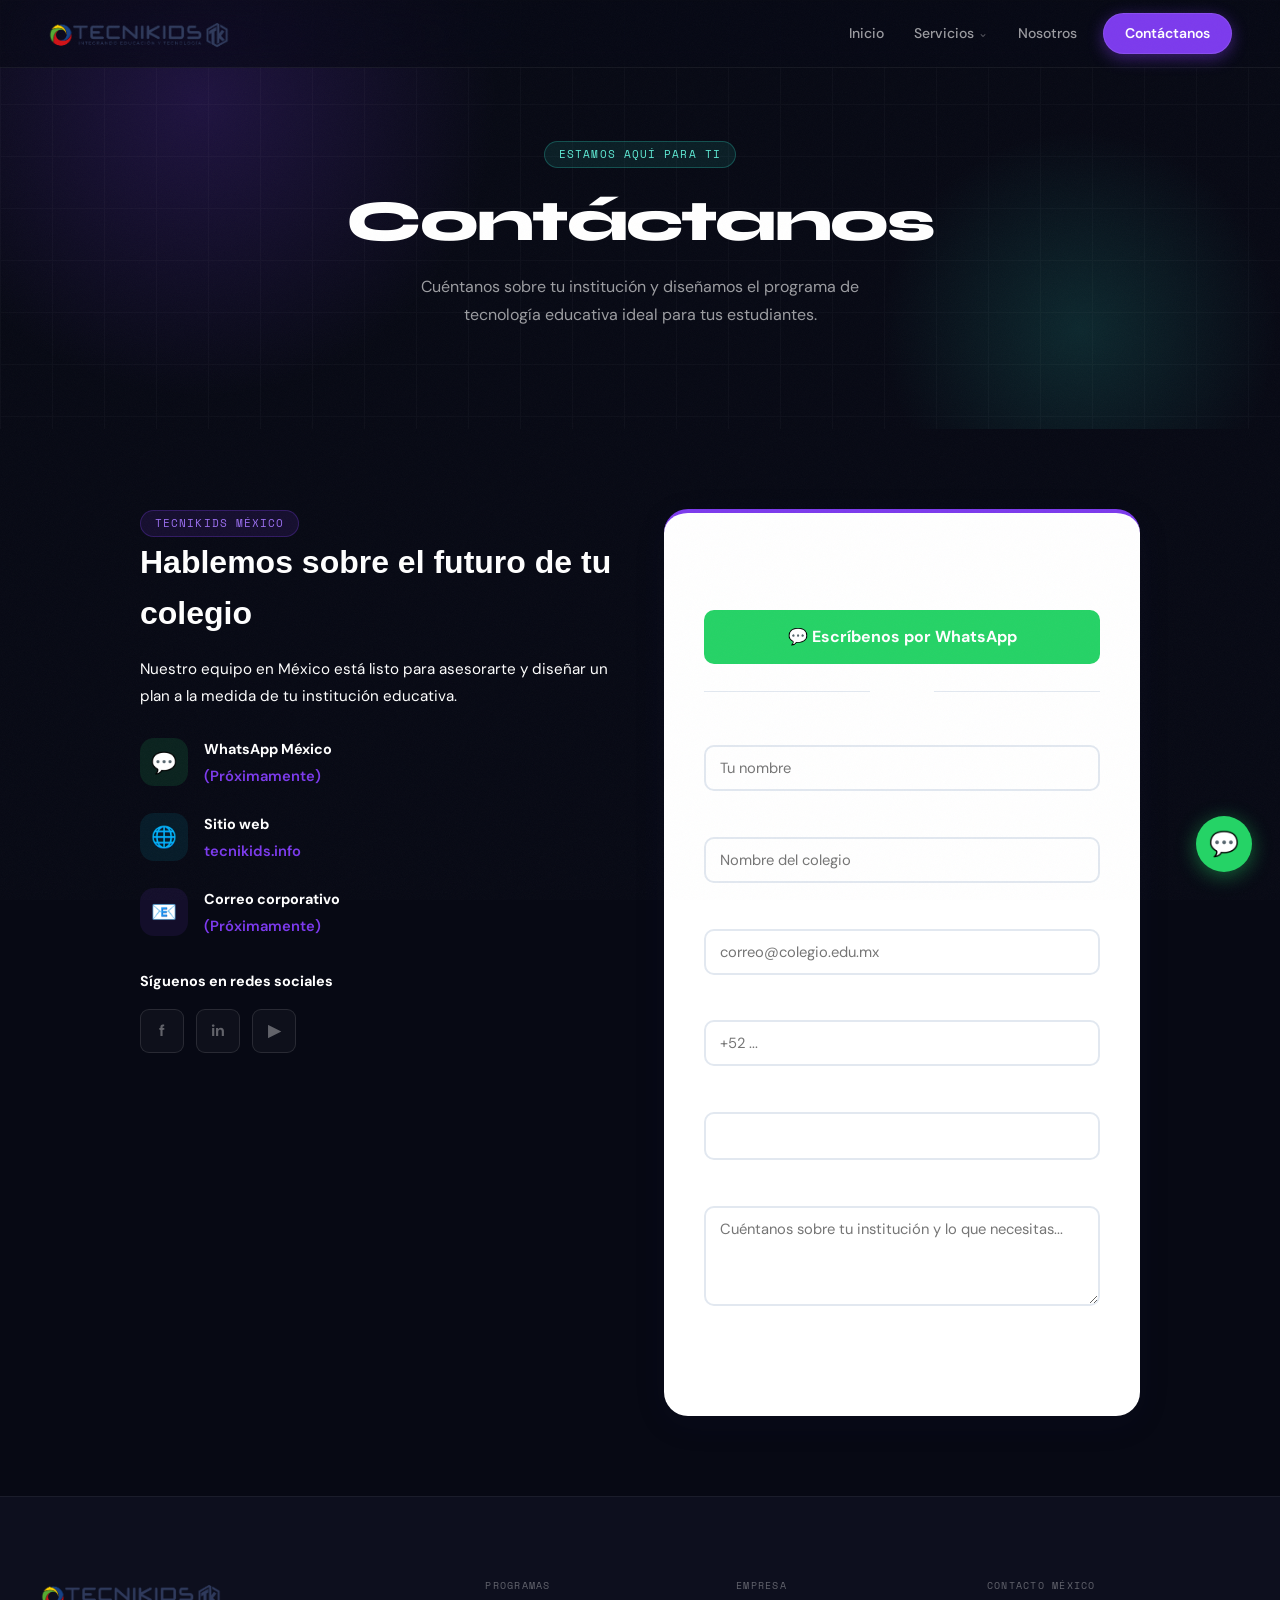
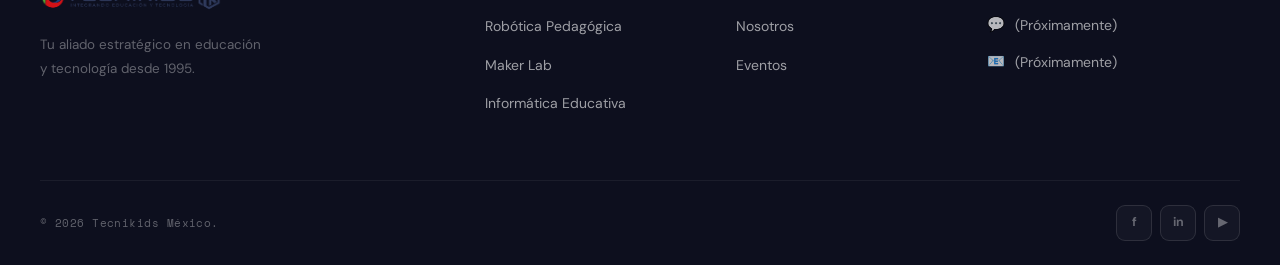
==== commit 74024d0f: "Rediseño completo Signal v3: Syne + DM Sans + Space Mono, hero split-layout, pilares editoriales Co-" ====
--- a/contactenos.html
+++ b/contactenos.html
@@ -54,7 +54,7 @@
 </nav>
 
 <div class="page-hero">
-  <div class="ph-grid"></div><div class="page-hero-content">
+  <div class="ph-orb-1"></div><div class="ph-orb-2"></div><div class="ph-grid"></div><div class="page-hero-content">
     <div class="section-tag">Estamos aquí para ti</div>
     <h1>Contáctanos</h1>
     <p>Cuéntanos sobre tu institución y diseñamos el programa de tecnología educativa ideal para tus estudiantes.</p>
@@ -139,7 +139,7 @@
 <a href="#" target="_blank" class="whatsapp-float">💬</a>
 <script>
   function handleSubmit(e){e.preventDefault();document.getElementById('alert-ok').style.display='block';e.target.reset();setTimeout(()=>{document.getElementById('alert-ok').style.display='none';},4000);}
-  window.addEventListener('scroll',()=>{document.getElementById('navbar').classList.toggle('scrolled',window.scrollY>60);});
+  window.addEventListener('scroll',()=>{document.getElementById('navbar').classList.toggle('scrolled', window.scrollY > 60);});
   document.getElementById('hamburger').addEventListener('click',()=>{const l=document.querySelector('.nav-links');const open=l.dataset.open==='1';l.dataset.open=open?'0':'1';Object.assign(l.style,open?{display:'none'}:{display:'flex',flexDirection:'column',position:'fixed',top:'58px',left:'0',right:'0',background:'rgba(15,14,42,0.99)',padding:'24px 32px',gap:'20px',zIndex:'99'});});
 </script>
 </body></html>
--- a/assets/css/shared.css
+++ b/assets/css/shared.css
@@ -1,257 +1,312 @@
-/* ═══════════════════════════════════════════════
-   TECNIKIDS MÉXICO — TechEdu Neo Design System
-   ═══════════════════════════════════════════════ */
-@import url('https://fonts.googleapis.com/css2?family=Space+Grotesk:wght@400;500;600;700;800;900&family=Inter:wght@400;500;600;700&display=swap');
+/* ═══════════════════════════════════════════════════
+   TECNIKIDS MÉXICO — Signal Design System v3
+   Fonts: Syne (display) · DM Sans (body) · Space Mono (tech)
+   ═══════════════════════════════════════════════════ */
+@import url('https://fonts.googleapis.com/css2?family=Syne:wght@700;800;900&family=DM+Sans:ital,opsz,wght@0,9..40,300;0,9..40,400;0,9..40,500;0,9..40,600;1,9..40,400&family=Space+Mono:wght@400;700&display=swap');
 
 *, *::before, *::after { box-sizing: border-box; margin: 0; padding: 0; }
 
 :root {
-  --indigo:        #1E1B4B;
-  --indigo-deep:   #0F0E2A;
-  --purple:        #7C3AED;
-  --purple-mid:    #6D28D9;
-  --purple-light:  #A78BFA;
-  --purple-glow:   rgba(124,58,237,0.4);
-  --cyan:          #06B6D4;
-  --cyan-light:    #67E8F9;
-  --cyan-glow:     rgba(6,182,212,0.35);
-  --amber:         #F59E0B;
-  --amber-light:   #FCD34D;
-  --gray:          #64748B;
-  --gray-light:    #94A3B8;
-  --gray-bg:       #F0F4FF;
-  --dark:          #0F0E2A;
-  --dark-2:        #13113A;
-  --white:         #FFFFFF;
-  --border-dark:   rgba(255,255,255,0.07);
-  --border-purple: rgba(124,58,237,0.3);
+  /* Core palette */
+  --void:        #070914;
+  --deep:        #0D0F1E;
+  --surface:     #14172B;
+  --raised:      #1B1F38;
+  --border:      rgba(255,255,255,0.06);
+  --border-m:    rgba(255,255,255,0.11);
+
+  /* Brand accents */
+  --purple:      #7C3AED;
+  --purple-soft: #9B6FF0;
+  --purple-glow: rgba(124,58,237,0.45);
+  --teal:        #2DD4BF;
+  --teal-soft:   #5EEAD4;
+  --teal-glow:   rgba(45,212,191,0.4);
+  --amber:       #F59E0B;
+  --amber-soft:  #FCD34D;
+
+  /* Text */
+  --txt-1:  #FFFFFF;
+  --txt-2:  rgba(255,255,255,0.6);
+  --txt-3:  rgba(255,255,255,0.35);
+
+  /* Light mode */
+  --lt-bg:      #F7F8FC;
+  --lt-card:    #FFFFFF;
+  --lt-border:  rgba(20,23,43,0.08);
+  --lt-txt-1:   #0D0F1E;
+  --lt-txt-2:   #4A5168;
+
+  /* Fonts */
+  --f-display: 'Syne', sans-serif;
+  --f-body:    'DM Sans', sans-serif;
+  --f-mono:    'Space Mono', monospace;
 }
 
 html { scroll-behavior: smooth; }
-body { font-family: 'Inter', sans-serif; background: #fff; color: var(--indigo); overflow-x: hidden; }
-img  { max-width: 100%; }
-
-/* ════════════════════════
+body {
+  font-family: var(--f-body); background: var(--void);
+  color: var(--txt-1); overflow-x: hidden; line-height: 1.6;
+}
+img { max-width: 100%; display: block; }
+
+/* ─── Grain overlay (subtle) ─── */
+body::after {
+  content: '';
+  position: fixed; inset: 0; z-index: 9000;
+  pointer-events: none;
+  background-image: url("data:image/svg+xml,%3Csvg xmlns='http://www.w3.org/2000/svg' width='300' height='300'%3E%3Cfilter id='n'%3E%3CfeTurbulence type='fractalNoise' baseFrequency='.85' numOctaves='4' stitchTiles='stitch'/%3E%3C/filter%3E%3Crect width='300' height='300' filter='url(%23n)' opacity='1'/%3E%3C/svg%3E");
+  opacity: 0.032;
+  background-size: 200px 200px;
+}
+
+/* ═══════════════════════════
    NAVBAR
-════════════════════════ */
+═══════════════════════════ */
 #navbar {
   position: fixed; top: 0; left: 0; right: 0; z-index: 1000;
-  display: flex; align-items: center; justify-content: space-between;
-  padding: 0 48px; height: 70px;
-  background: rgba(15,14,42,0.88);
-  backdrop-filter: blur(24px) saturate(1.4);
-  border-bottom: 1px solid rgba(255,255,255,0.05);
-  transition: background 0.4s, box-shadow 0.4s;
-}
-.nav-logo img { height: 40px; display: block; }
-.nav-links { display: flex; align-items: center; gap: 4px; }
-.nav-links > a {
-  color: rgba(255,255,255,0.7); font-size: 0.88rem; font-weight: 500;
-  text-decoration: none; padding: 8px 15px; border-radius: 10px;
-  transition: color 0.2s, background 0.2s;
-}
-.nav-links > a:hover { color: #fff; background: rgba(255,255,255,0.07); }
+  height: 68px; display: flex; align-items: center; justify-content: space-between;
+  padding: 0 48px;
+  background: rgba(7,9,20,0.72);
+  backdrop-filter: blur(28px) saturate(1.5);
+  border-bottom: 1px solid var(--border);
+  transition: background 0.4s, border-color 0.4s;
+}
+#navbar.scrolled { background: rgba(7,9,20,0.95); border-color: var(--border-m); }
+
+.nav-logo img { height: 38px; }
+
+.nav-links { display: flex; align-items: center; gap: 2px; }
+.nav-links > a, .nav-dropdown > a {
+  color: var(--txt-2); font-family: var(--f-body); font-size: 0.875rem; font-weight: 500;
+  text-decoration: none; padding: 8px 14px; border-radius: 8px;
+  transition: color 0.18s, background 0.18s;
+}
+.nav-links > a:hover, .nav-dropdown > a:hover { color: var(--txt-1); background: rgba(255,255,255,0.06); }
+
 .nav-cta {
-  background: linear-gradient(135deg, var(--purple), var(--cyan)) !important;
-  color: #fff !important; padding: 9px 22px !important;
-  border-radius: 50px !important; font-weight: 700 !important;
-  margin-left: 8px; box-shadow: 0 4px 16px var(--purple-glow);
-  transition: transform 0.2s, box-shadow 0.2s !important;
-}
-.nav-cta:hover { transform: translateY(-2px) !important; box-shadow: 0 8px 28px var(--purple-glow) !important; }
-
+  margin-left: 10px !important; padding: 9px 22px !important;
+  background: var(--purple) !important; color: #fff !important;
+  border-radius: 50px !important; font-weight: 600 !important;
+  box-shadow: 0 0 0 1px rgba(255,255,255,0.1) inset, 0 4px 16px var(--purple-glow);
+  transition: all 0.22s !important;
+}
+.nav-cta:hover { transform: translateY(-1px) !important; box-shadow: 0 0 0 1px rgba(255,255,255,0.1) inset, 0 8px 24px var(--purple-glow) !important; }
+
+/* Dropdown */
 .nav-dropdown { position: relative; }
 .nav-dropdown > a {
-  color: rgba(255,255,255,0.7); font-size: 0.88rem; font-weight: 500;
-  text-decoration: none; padding: 8px 15px; border-radius: 10px;
-  transition: color 0.2s, background 0.2s; display: flex; align-items: center; gap: 5px;
-}
-.nav-dropdown > a::after { content: '▾'; font-size: 0.68rem; opacity: 0.5; }
-.nav-dropdown > a:hover { color: #fff; background: rgba(255,255,255,0.07); }
+  display: flex; align-items: center; gap: 4px;
+}
+.nav-dropdown > a::after { content: '⌄'; font-size: 0.75rem; opacity: 0.5; line-height: 1; }
 .dropdown-menu {
-  position: absolute; top: calc(100% + 10px); left: 0;
-  background: rgba(18,16,52,0.98); backdrop-filter: blur(24px);
-  border: 1px solid rgba(124,58,237,0.25); border-radius: 16px;
-  padding: 8px; min-width: 230px;
-  opacity: 0; visibility: hidden; transform: translateY(-8px);
-  transition: all 0.22s cubic-bezier(0.4,0,0.2,1); box-shadow: 0 16px 48px rgba(0,0,0,0.5);
+  position: absolute; top: calc(100% + 8px); left: 0;
+  min-width: 228px; padding: 6px;
+  background: rgba(13,15,30,0.97); backdrop-filter: blur(24px);
+  border: 1px solid var(--border-m); border-radius: 14px;
+  box-shadow: 0 24px 48px rgba(0,0,0,0.6);
+  opacity: 0; visibility: hidden; transform: translateY(-6px);
+  transition: all 0.2s cubic-bezier(0.4,0,0.2,1);
 }
 .nav-dropdown:hover .dropdown-menu { opacity: 1; visibility: visible; transform: translateY(0); }
 .dropdown-menu a {
-  display: block; padding: 11px 16px; color: rgba(255,255,255,0.65);
-  font-size: 0.87rem; text-decoration: none; border-radius: 10px; transition: all 0.18s;
-}
-.dropdown-menu a:hover { color: #fff; background: rgba(124,58,237,0.2); padding-left: 20px; }
-
-.hamburger { display: none; flex-direction: column; gap: 5px; background: none; border: none; cursor: pointer; padding: 6px; }
-.hamburger span { width: 22px; height: 2px; background: rgba(255,255,255,0.8); border-radius: 2px; display: block; transition: all 0.3s; }
-
-/* ════════════════════════
+  display: block; padding: 10px 14px; border-radius: 9px;
+  color: var(--txt-2); font-size: 0.875rem; text-decoration: none; transition: all 0.15s;
+}
+.dropdown-menu a:hover { color: var(--txt-1); background: rgba(124,58,237,0.18); }
+
+.hamburger { display: none; flex-direction: column; gap: 5px; background: none; border: none; cursor: pointer; padding: 5px; }
+.hamburger span { width: 20px; height: 1.5px; background: var(--txt-2); border-radius: 2px; display: block; transition: all 0.3s; }
+
+/* ═══════════════════════════
    BUTTONS
-════════════════════════ */
+═══════════════════════════ */
 .btn-primary {
   display: inline-flex; align-items: center; gap: 8px;
-  padding: 13px 30px; border-radius: 50px;
-  background: linear-gradient(135deg, var(--purple), var(--purple-mid));
-  color: #fff; font-weight: 700; font-size: 0.92rem;
-  text-decoration: none; transition: all 0.25s;
-  box-shadow: 0 4px 20px rgba(124,58,237,0.4);
-}
-.btn-primary:hover { transform: translateY(-2px); box-shadow: 0 10px 36px rgba(124,58,237,0.55); }
+  padding: 12px 28px; border-radius: 50px;
+  background: var(--purple); color: #fff;
+  font-family: var(--f-body); font-weight: 600; font-size: 0.9rem;
+  text-decoration: none; letter-spacing: 0.01em;
+  box-shadow: 0 4px 20px var(--purple-glow); transition: all 0.22s;
+}
+.btn-primary:hover { transform: translateY(-2px); box-shadow: 0 8px 32px var(--purple-glow); filter: brightness(1.1); }
 
 .btn-outline {
   display: inline-flex; align-items: center; gap: 8px;
-  padding: 13px 30px; border-radius: 50px;
-  border: 1.5px solid rgba(255,255,255,0.25); color: rgba(255,255,255,0.85);
-  font-weight: 600; font-size: 0.92rem; text-decoration: none; transition: all 0.25s;
-}
-.btn-outline:hover { border-color: rgba(255,255,255,0.5); background: rgba(255,255,255,0.08); transform: translateY(-2px); }
-
-.btn-glass {
+  padding: 12px 28px; border-radius: 50px;
+  border: 1px solid var(--border-m); color: var(--txt-2);
+  font-family: var(--f-body); font-weight: 500; font-size: 0.9rem;
+  text-decoration: none; transition: all 0.22s; background: rgba(255,255,255,0.03);
+}
+.btn-outline:hover { border-color: var(--teal); color: var(--teal); transform: translateY(-2px); background: rgba(45,212,191,0.05); }
+
+.btn-teal {
   display: inline-flex; align-items: center; gap: 8px;
-  padding: 13px 30px; border-radius: 50px;
-  background: rgba(255,255,255,0.08); border: 1px solid rgba(255,255,255,0.15);
-  color: #fff; font-weight: 600; font-size: 0.92rem; text-decoration: none; transition: all 0.25s;
-}
-.btn-glass:hover { background: rgba(255,255,255,0.16); transform: translateY(-2px); }
-
-/* ════════════════════════
-   SECTION TAGS & LAYOUT
-════════════════════════ */
-.section-tag {
+  padding: 12px 28px; border-radius: 50px;
+  background: var(--teal); color: var(--void);
+  font-family: var(--f-body); font-weight: 700; font-size: 0.9rem;
+  text-decoration: none; transition: all 0.22s;
+  box-shadow: 0 4px 20px var(--teal-glow);
+}
+.btn-teal:hover { transform: translateY(-2px); box-shadow: 0 8px 32px var(--teal-glow); filter: brightness(1.08); }
+
+/* ═══════════════════════════
+   SECTION TAGS
+═══════════════════════════ */
+.tag {
   display: inline-flex; align-items: center; gap: 7px;
-  padding: 5px 16px; border-radius: 50px;
-  background: rgba(124,58,237,0.1); border: 1px solid rgba(124,58,237,0.25);
-  color: var(--purple); font-size: 0.72rem; font-weight: 700;
-  letter-spacing: 0.08em; text-transform: uppercase;
-}
+  padding: 4px 14px; border-radius: 50px;
+  font-family: var(--f-mono); font-size: 0.68rem; font-weight: 400;
+  letter-spacing: 0.1em; text-transform: uppercase;
+  background: rgba(124,58,237,0.12); border: 1px solid rgba(124,58,237,0.28); color: var(--purple-soft);
+}
+.tag.teal { background: rgba(45,212,191,0.1); border-color: rgba(45,212,191,0.28); color: var(--teal-soft); }
+.tag.amber { background: rgba(245,158,11,0.1); border-color: rgba(245,158,11,0.28); color: var(--amber-soft); }
+.tag.dark { background: rgba(124,58,237,0.15); border-color: rgba(124,58,237,0.3); color: var(--purple-soft); }
+/* legacy alias */
+.section-tag { display: inline-flex; align-items: center; gap: 7px; padding: 4px 14px; border-radius: 50px; font-family: var(--f-mono); font-size: 0.68rem; font-weight: 400; letter-spacing: 0.1em; text-transform: uppercase; background: rgba(124,58,237,0.12); border: 1px solid rgba(124,58,237,0.28); color: var(--purple-soft); }
+
+/* ═══════════════════════════
+   LAYOUT
+═══════════════════════════ */
 .container { max-width: 1200px; margin: 0 auto; padding: 0 40px; }
-.section-head { text-align: center; margin-bottom: 60px; }
+.section-head { margin-bottom: 64px; }
+.section-head.center { text-align: center; }
+.section-head.center .section-sub { margin: 0 auto; }
+
+.section-num {
+  font-family: var(--f-mono); font-size: 0.7rem; color: var(--teal); letter-spacing: 0.12em;
+  display: block; margin-bottom: 10px;
+}
 .section-title {
-  font-family: 'Space Grotesk', sans-serif;
-  font-size: clamp(1.9rem, 4vw, 2.9rem); font-weight: 800;
-  color: var(--indigo); line-height: 1.15; margin: 14px 0 16px;
-}
-.section-title.light { color: #fff; }
-.section-sub { color: var(--gray); font-size: 0.97rem; line-height: 1.75; max-width: 520px; margin: 0 auto; }
-.section-sub.light { color: rgba(255,255,255,0.55); }
-
-/* ════════════════════════
+  font-family: var(--f-display); font-size: clamp(2rem, 4.5vw, 3.2rem);
+  font-weight: 800; line-height: 1.1; letter-spacing: -0.02em;
+  color: var(--lt-txt-1); margin: 10px 0 16px;
+}
+.section-title.light { color: var(--txt-1); }
+.section-sub { color: var(--lt-txt-2); font-size: 0.97rem; line-height: 1.8; max-width: 500px; }
+.section-sub.light { color: var(--txt-2); }
+
+/* ═══════════════════════════
    STATS BAR
-════════════════════════ */
-.stats-bar { background: var(--dark); }
+═══════════════════════════ */
+.stats-bar { background: var(--deep); border-top: 1px solid var(--border); border-bottom: 1px solid var(--border); }
 .stats-grid { display: grid; grid-template-columns: repeat(4,1fr); max-width: 1200px; margin: 0 auto; }
 .stat-item {
-  padding: 36px 24px; text-align: center; border-right: 1px solid var(--border-dark);
-  position: relative; overflow: hidden; transition: background 0.3s;
+  padding: 32px 20px; text-align: center; border-right: 1px solid var(--border);
+  transition: background 0.25s;
 }
 .stat-item:last-child { border-right: none; }
-.stat-item::after {
-  content: ''; position: absolute; inset: 0;
-  background: linear-gradient(135deg, rgba(124,58,237,0.1), rgba(6,182,212,0.05));
-  opacity: 0; transition: opacity 0.3s;
-}
-.stat-item:hover::after { opacity: 1; }
+.stat-item:hover { background: rgba(45,212,191,0.03); }
 .stat-num {
-  font-family: 'Space Grotesk', sans-serif; font-size: 2.6rem; font-weight: 900;
-  line-height: 1; display: block;
-  background: linear-gradient(135deg, #fff 0%, var(--cyan-light) 100%);
-  -webkit-background-clip: text; -webkit-text-fill-color: transparent;
-}
-.stat-label { color: rgba(255,255,255,0.38); font-size: 0.74rem; font-weight: 600; margin-top: 8px; letter-spacing: 0.06em; text-transform: uppercase; }
-
-/* ════════════════════════
+  font-family: var(--f-display); font-size: 2.4rem; font-weight: 900;
+  color: var(--teal); letter-spacing: -0.03em; line-height: 1; display: block;
+}
+.stat-label {
+  font-family: var(--f-mono); font-size: 0.64rem; color: var(--txt-3);
+  letter-spacing: 0.1em; text-transform: uppercase; margin-top: 8px;
+}
+
+/* ═══════════════════════════
    PAGE HERO (sub-pages)
-════════════════════════ */
+═══════════════════════════ */
 .page-hero {
-  min-height: 400px; display: flex; align-items: center; justify-content: center;
-  text-align: center; padding: 130px 40px 90px;
-  background: var(--dark); position: relative; overflow: hidden;
-}
-.page-hero::before {
-  content: ''; position: absolute; inset: 0;
-  background:
-    radial-gradient(ellipse 70% 70% at 20% 50%, rgba(124,58,237,0.22) 0%, transparent 60%),
-    radial-gradient(ellipse 60% 60% at 80% 50%, rgba(6,182,212,0.16) 0%, transparent 60%);
+  min-height: 420px; display: flex; align-items: center; justify-content: center;
+  text-align: center; padding: 140px 40px 100px;
+  background: var(--void); position: relative; overflow: hidden;
+}
+.ph-orb-1 {
+  position: absolute; width: 600px; height: 600px; border-radius: 50%;
+  background: radial-gradient(circle, rgba(124,58,237,0.2) 0%, transparent 70%);
+  top: -200px; left: -100px; pointer-events: none;
+}
+.ph-orb-2 {
+  position: absolute; width: 400px; height: 400px; border-radius: 50%;
+  background: radial-gradient(circle, rgba(45,212,191,0.15) 0%, transparent 70%);
+  bottom: -100px; right: 0; pointer-events: none;
 }
 .ph-grid {
-  position: absolute; inset: 0; opacity: 0.03;
+  position: absolute; inset: 0; opacity: 0.025;
   background-image: linear-gradient(rgba(255,255,255,1) 1px, transparent 1px),
                     linear-gradient(90deg, rgba(255,255,255,1) 1px, transparent 1px);
-  background-size: 48px 48px;
-}
-.page-hero-content { position: relative; z-index: 2; max-width: 700px; }
-.page-hero-content .section-tag {
-  background: rgba(124,58,237,0.2); color: var(--purple-light);
-  border-color: rgba(124,58,237,0.35); margin-bottom: 22px;
+  background-size: 52px 52px;
+}
+.page-hero-content { position: relative; z-index: 2; max-width: 680px; }
+.page-hero-content .section-tag, .page-hero-content .tag {
+  background: rgba(45,212,191,0.1); color: var(--teal-soft);
+  border-color: rgba(45,212,191,0.28); margin-bottom: 24px;
 }
 .page-hero-content h1 {
-  font-family: 'Space Grotesk', sans-serif;
-  font-size: clamp(2.2rem, 5vw, 3.4rem); font-weight: 900;
-  color: #fff; line-height: 1.1; margin-bottom: 18px;
-}
-.page-hero-content p { color: rgba(255,255,255,0.6); font-size: 1rem; line-height: 1.75; }
-
-/* ════════════════════════
+  font-family: var(--f-display); font-size: clamp(2.2rem, 5vw, 3.6rem);
+  font-weight: 900; letter-spacing: -0.03em; color: #fff; line-height: 1.05; margin-bottom: 20px;
+}
+.page-hero-content p { color: var(--txt-2); font-size: 1rem; line-height: 1.75; max-width: 460px; margin: 0 auto; }
+
+/* ═══════════════════════════
    FOOTER
-════════════════════════ */
-footer { background: var(--dark); border-top: 1px solid var(--border-dark); padding: 72px 40px 0; }
-.footer-grid { display: grid; grid-template-columns: 2fr 1fr 1fr 1.2fr; gap: 48px; max-width: 1200px; margin: 0 auto 56px; }
-.footer-logo img { height: 40px; display: block; margin-bottom: 16px; }
-.footer-desc { color: rgba(255,255,255,0.35); font-size: 0.84rem; line-height: 1.8; max-width: 220px; }
+═══════════════════════════ */
+footer {
+  background: var(--deep); border-top: 1px solid var(--border);
+  padding: 80px 40px 0;
+}
+.footer-grid {
+  display: grid; grid-template-columns: 2fr 1fr 1fr 1.3fr;
+  gap: 56px; max-width: 1200px; margin: 0 auto 64px;
+}
+.footer-logo img { height: 38px; margin-bottom: 18px; }
+.footer-desc { color: var(--txt-3); font-size: 0.84rem; line-height: 1.85; max-width: 230px; }
 .footer-col h4 {
-  color: rgba(255,255,255,0.8); font-family: 'Space Grotesk', sans-serif;
-  font-size: 0.78rem; font-weight: 700; letter-spacing: 0.09em; text-transform: uppercase; margin-bottom: 20px;
-}
-.footer-col ul { list-style: none; display: flex; flex-direction: column; gap: 12px; }
-.footer-col ul li a { color: rgba(255,255,255,0.4); font-size: 0.85rem; text-decoration: none; transition: color 0.2s; }
-.footer-col ul li a:hover { color: rgba(255,255,255,0.8); }
-.footer-contact-item { display: flex; align-items: center; gap: 12px; margin-bottom: 14px; }
-.contact-icon { font-size: 0.9rem; }
-.footer-contact-item a { color: rgba(255,255,255,0.45); font-size: 0.85rem; text-decoration: none; transition: color 0.2s; }
-.footer-contact-item a:hover { color: var(--cyan-light); }
+  font-family: var(--f-mono); font-size: 0.65rem; font-weight: 400;
+  letter-spacing: 0.12em; text-transform: uppercase; color: var(--txt-3); margin-bottom: 20px;
+}
+.footer-col ul { list-style: none; display: flex; flex-direction: column; gap: 13px; }
+.footer-col ul a { color: var(--txt-2); font-size: 0.875rem; text-decoration: none; transition: color 0.18s; }
+.footer-col ul a:hover { color: var(--teal); }
+.footer-contact-item { display: flex; align-items: center; gap: 10px; margin-bottom: 14px; }
+.contact-icon { font-size: 0.9rem; opacity: 0.7; }
+.footer-contact-item a { color: var(--txt-2); font-size: 0.875rem; text-decoration: none; transition: color 0.18s; }
+.footer-contact-item a:hover { color: var(--teal); }
 .footer-bottom {
-  border-top: 1px solid var(--border-dark); padding: 24px 0;
+  border-top: 1px solid var(--border); padding: 24px 0;
   display: flex; align-items: center; justify-content: space-between;
   max-width: 1200px; margin: 0 auto;
 }
-.footer-copy { color: rgba(255,255,255,0.2); font-size: 0.78rem; }
+.footer-copy { font-family: var(--f-mono); font-size: 0.7rem; color: var(--txt-3); letter-spacing: 0.04em; }
 .footer-socials { display: flex; gap: 8px; }
 .social-btn {
-  width: 38px; height: 38px; border-radius: 10px;
+  width: 36px; height: 36px; border-radius: 9px; border: 1px solid var(--border-m);
+  background: rgba(255,255,255,0.03); color: var(--txt-3);
   display: flex; align-items: center; justify-content: center;
-  background: rgba(255,255,255,0.05); border: 1px solid var(--border-dark);
-  color: rgba(255,255,255,0.45); font-size: 0.8rem; font-weight: 700;
-  text-decoration: none; transition: all 0.2s;
-}
-.social-btn:hover { background: var(--purple); border-color: var(--purple); color: #fff; transform: translateY(-2px); }
+  font-size: 0.78rem; font-weight: 700; text-decoration: none; transition: all 0.2s;
+}
+.social-btn:hover { border-color: var(--teal); color: var(--teal); background: rgba(45,212,191,0.08); transform: translateY(-2px); }
 
 .whatsapp-float {
-  position: fixed; bottom: 28px; right: 28px; z-index: 999;
-  width: 58px; height: 58px; border-radius: 50%;
+  position: fixed; bottom: 28px; right: 28px; z-index: 9001;
+  width: 56px; height: 56px; border-radius: 50%;
   background: #25D366; display: flex; align-items: center; justify-content: center;
-  font-size: 1.6rem; text-decoration: none;
-  box-shadow: 0 4px 24px rgba(37,211,102,0.45); transition: all 0.25s;
-}
-.whatsapp-float:hover { transform: scale(1.1); box-shadow: 0 8px 32px rgba(37,211,102,0.6); }
-
-/* ════════════════════════
+  font-size: 1.5rem; text-decoration: none;
+  box-shadow: 0 4px 20px rgba(37,211,102,0.45); transition: all 0.22s;
+}
+.whatsapp-float:hover { transform: scale(1.1) rotate(-5deg); box-shadow: 0 8px 32px rgba(37,211,102,0.6); }
+
+/* ═══════════════════════════
    RESPONSIVE
-════════════════════════ */
+═══════════════════════════ */
 @media (max-width: 1024px) {
-  .footer-grid { grid-template-columns: 1fr 1fr; gap: 32px; }
+  .footer-grid { grid-template-columns: 1fr 1fr; gap: 40px; }
   .stats-grid { grid-template-columns: repeat(2,1fr); }
   .stat-item:nth-child(2) { border-right: none; }
 }
 @media (max-width: 768px) {
-  #navbar { padding: 0 20px; height: 62px; }
+  #navbar { padding: 0 20px; height: 60px; }
   .nav-links { display: none; }
   .hamburger { display: flex; }
-  .footer-grid { grid-template-columns: 1fr; gap: 28px; }
+  .footer-grid { grid-template-columns: 1fr; gap: 32px; }
   .footer-desc { max-width: 100%; }
   .container { padding: 0 20px; }
-  .page-hero { padding: 110px 20px 70px; min-height: 320px; }
-  footer { padding: 56px 20px 0; }
+  .page-hero { padding: 120px 20px 80px; min-height: 340px; }
+  footer { padding: 60px 20px 0; }
 }
 @media (max-width: 480px) {
   .stats-grid { grid-template-columns: repeat(2,1fr); }
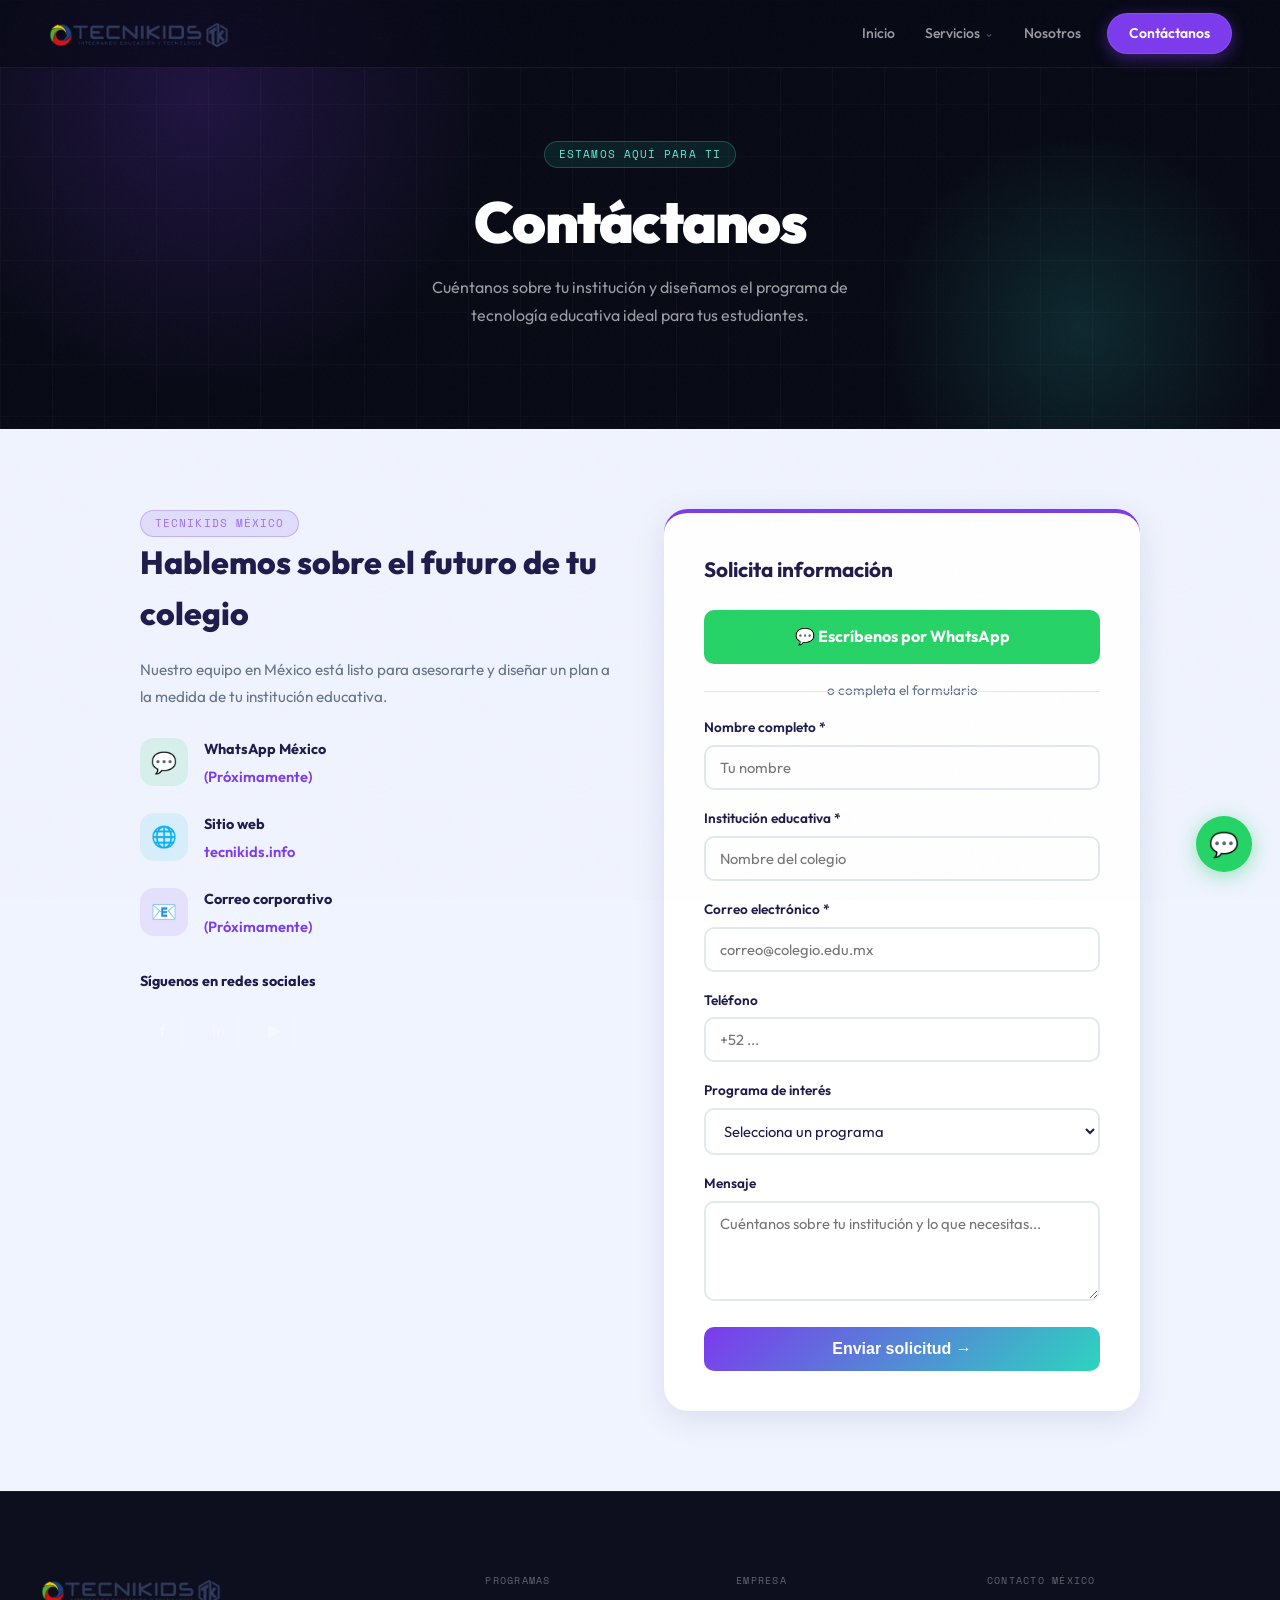
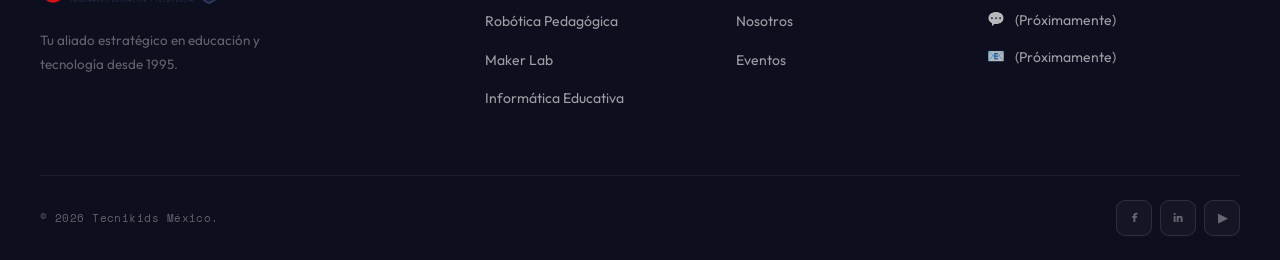
==== commit 5c932ea9: "Fix tipografía Outfit, arregla páginas de servicio descuadradas Co-Authored-By: Claude Sonnet 4.6 <n" ====
--- a/contactenos.html
+++ b/contactenos.html
@@ -6,7 +6,7 @@
   <link rel="stylesheet" href="assets/css/shared.css">
   <style>
     .contact-grid{display:grid;grid-template-columns:1fr 1fr;gap:48px;max-width:1000px;margin:0 auto;}
-    .contact-info h2{font-family:'Space Grotesk',sans-serif;font-size:clamp(1.5rem,3vw,2rem);font-weight:800;color:var(--indigo);margin-bottom:16px;}
+    .contact-info h2{font-family:'Outfit',sans-serif;font-size:clamp(1.5rem,3vw,2rem);font-weight:800;color:var(--indigo);margin-bottom:16px;}
     .contact-info p{color:var(--gray);font-size:0.95rem;line-height:1.8;margin-bottom:28px;}
     .contact-item{display:flex;align-items:flex-start;gap:16px;margin-bottom:24px;}
     .contact-icon-box{width:48px;height:48px;border-radius:14px;display:flex;align-items:center;justify-content:center;font-size:1.3rem;flex-shrink:0;}
@@ -18,7 +18,7 @@
     .contact-val a{color:var(--purple);text-decoration:none;font-weight:600;}
     .contact-val a:hover{text-decoration:underline;}
     .form-card{background:white;border-radius:24px;padding:40px;box-shadow:0 8px 32px rgba(30,27,75,0.1);border-top:4px solid var(--purple);}
-    .form-title{font-family:'Space Grotesk',sans-serif;font-size:1.3rem;font-weight:700;color:var(--indigo);margin-bottom:24px;}
+    .form-title{font-family:'Outfit',sans-serif;font-size:1.3rem;font-weight:700;color:var(--indigo);margin-bottom:24px;}
     .form-group{margin-bottom:18px;}
     .form-group label{display:block;font-weight:600;font-size:0.85rem;color:var(--indigo);margin-bottom:6px;}
     .form-group input,.form-group select,.form-group textarea{width:100%;padding:11px 14px;border:2px solid #E2E8F0;border-radius:10px;font-size:0.92rem;font-family:inherit;color:var(--indigo);transition:border-color 0.2s;outline:none;background:white;}
--- a/assets/css/shared.css
+++ b/assets/css/shared.css
@@ -1,8 +1,8 @@
 /* ═══════════════════════════════════════════════════
    TECNIKIDS MÉXICO — Signal Design System v3
-   Fonts: Syne (display) · DM Sans (body) · Space Mono (tech)
+   Font: Outfit (display + body) · Space Mono (tech accents)
    ═══════════════════════════════════════════════════ */
-@import url('https://fonts.googleapis.com/css2?family=Syne:wght@700;800;900&family=DM+Sans:ital,opsz,wght@0,9..40,300;0,9..40,400;0,9..40,500;0,9..40,600;1,9..40,400&family=Space+Mono:wght@400;700&display=swap');
+@import url('https://fonts.googleapis.com/css2?family=Outfit:wght@300;400;500;600;700;800;900&family=Space+Mono:wght@400;700&display=swap');
 
 *, *::before, *::after { box-sizing: border-box; margin: 0; padding: 0; }
 
@@ -38,9 +38,31 @@
   --lt-txt-2:   #4A5168;
 
   /* Fonts */
-  --f-display: 'Syne', sans-serif;
-  --f-body:    'DM Sans', sans-serif;
+  --f-display: 'Outfit', sans-serif;
+  --f-body:    'Outfit', sans-serif;
   --f-mono:    'Space Mono', monospace;
+
+  /* ── Legacy aliases (sub-pages compatibility) ── */
+  --indigo:        #1E1B4B;
+  --indigo-deep:   #0F0E2A;
+  --purple-light:  #A78BFA;
+  --purple-mid:    #6D28D9;
+  --cyan:          #2DD4BF;
+  --cyan-light:    #5EEAD4;
+  --amber-light:   #FCD34D;
+  --gray:          #64748B;
+  --gray-light:    #94A3B8;
+  --gray-bg:       #F0F4FF;
+  --dark:          #0D0F1E;
+  --dark-2:        #13113A;
+  --white:         #FFFFFF;
+  --border-dark:   rgba(255,255,255,0.07);
+  --border-purple: rgba(124,58,237,0.3);
+  --lt-bg:         #F0F4FF;
+  --lt-card:       #FFFFFF;
+  --lt-border:     rgba(20,23,43,0.08);
+  --lt-txt-1:      #0D0F1E;
+  --lt-txt-2:      #4A5168;
 }
 
 html { scroll-behavior: smooth; }
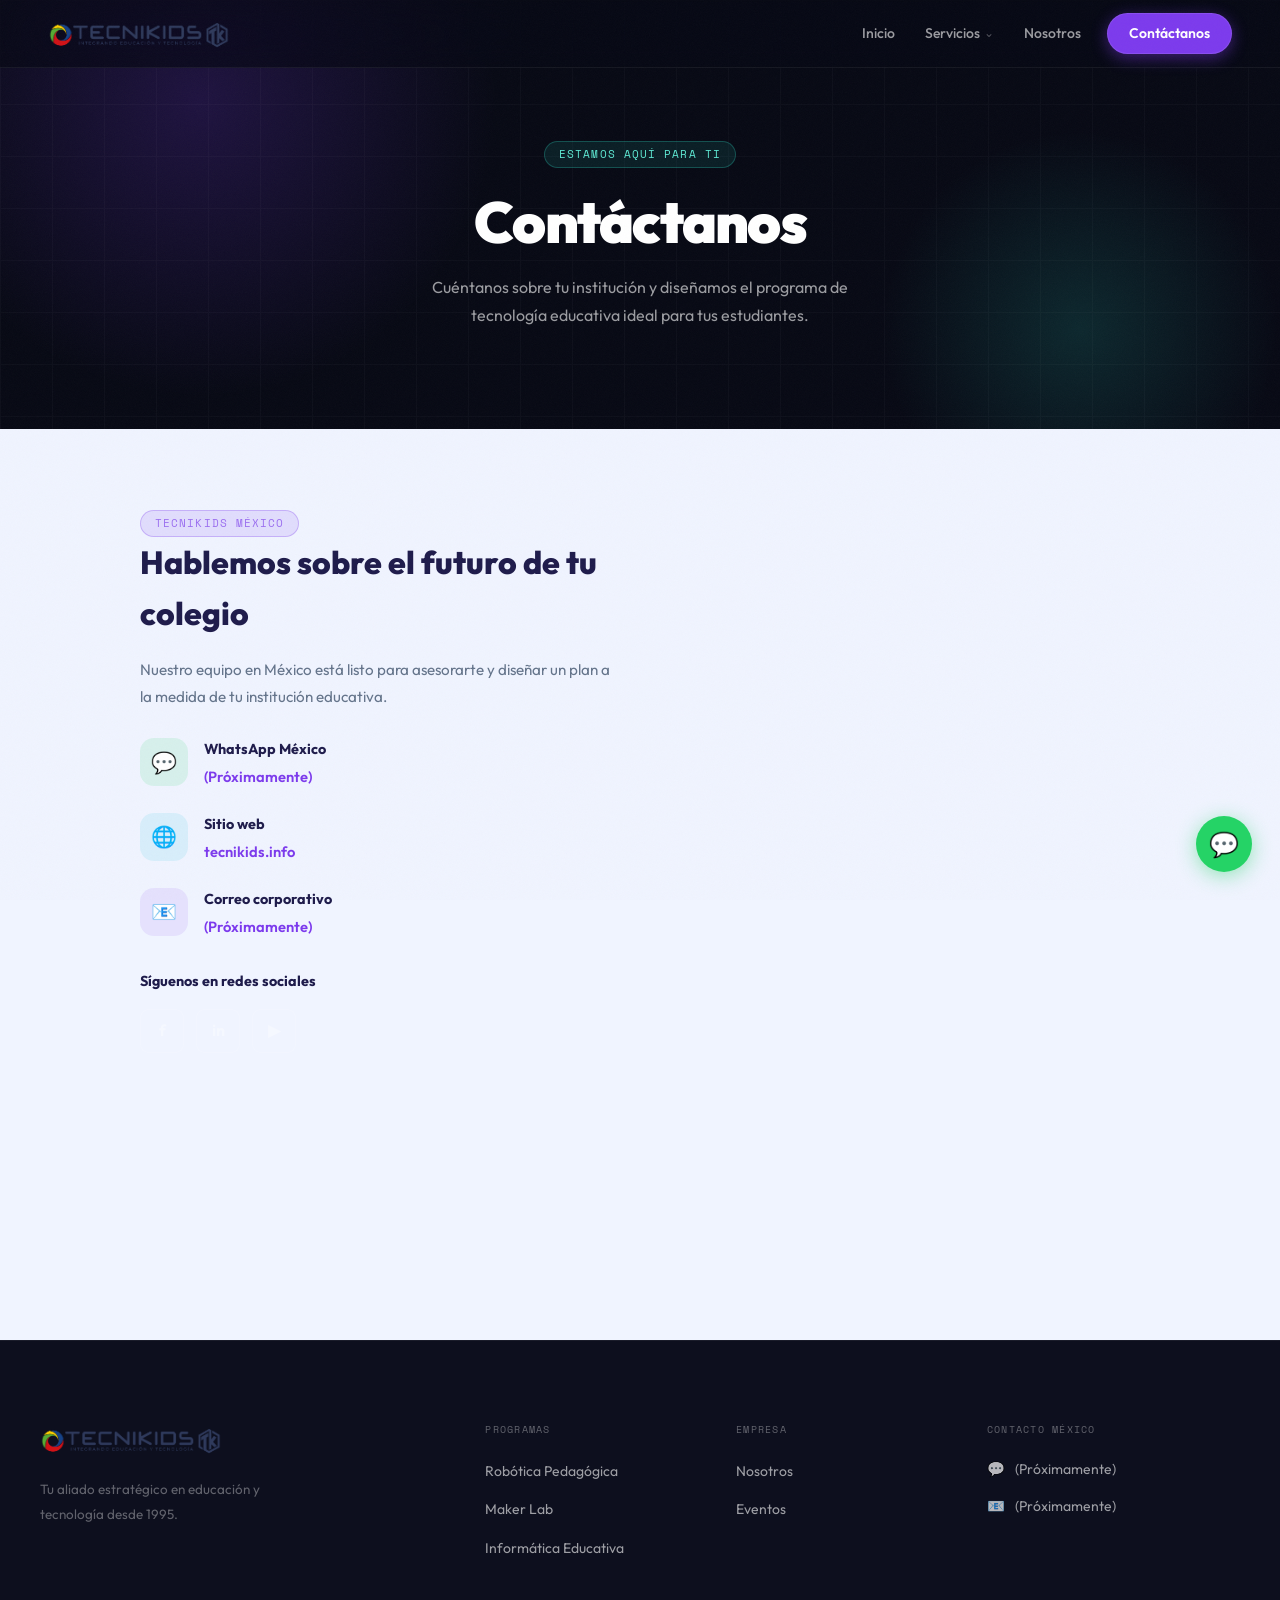
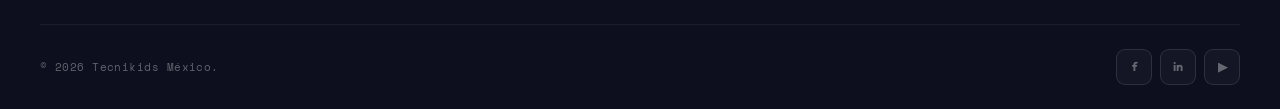
==== commit ab8b5998: "Reemplaza formulario manual con iframe de rgeducationgroup.org Co-Authored-By: Claude Sonnet 4.6 <no" ====
--- a/contactenos.html
+++ b/contactenos.html
@@ -100,29 +100,25 @@
       </div>
     </div>
 
-    <div class="form-card">
-      <div class="form-title">Solicita información</div>
-      <div class="alert-success" id="alert-ok">✓ ¡Mensaje enviado! Te contactaremos pronto.</div>
-      <a href="#" target="_blank" class="wa-btn">💬 Escríbenos por WhatsApp</a>
-      <div class="or-divider">o completa el formulario</div>
-      <form id="contactForm" onsubmit="handleSubmit(event)">
-        <div class="form-group"><label>Nombre completo *</label><input type="text" placeholder="Tu nombre" required></div>
-        <div class="form-group"><label>Institución educativa *</label><input type="text" placeholder="Nombre del colegio" required></div>
-        <div class="form-group"><label>Correo electrónico *</label><input type="email" placeholder="correo@colegio.edu.mx" required></div>
-        <div class="form-group"><label>Teléfono</label><input type="tel" placeholder="+52 ..."></div>
-        <div class="form-group">
-          <label>Programa de interés</label>
-          <select>
-            <option value="">Selecciona un programa</option>
-            <option>Robótica Pedagógica</option>
-            <option>Maker Lab</option>
-            <option>Informática Educativa</option>
-            <option>Todos los programas</option>
-          </select>
-        </div>
-        <div class="form-group"><label>Mensaje</label><textarea placeholder="Cuéntanos sobre tu institución y lo que necesitas..."></textarea></div>
-        <button type="submit" class="btn-submit">Enviar solicitud →</button>
-      </form>
+    <div class="form-card" style="padding:0;overflow:hidden;border-top:none;background:transparent;box-shadow:none;">
+      <iframe
+        src="https://api.rgeducationgroup.org/widget/form/guY2w8mp7rUS1nuKeQN4"
+        style="width:100%;height:751px;border:none;border-radius:16px;display:block;"
+        id="inline-guY2w8mp7rUS1nuKeQN4"
+        data-layout="{'id':'INLINE'}"
+        data-trigger-type="alwaysShow"
+        data-trigger-value=""
+        data-activation-type="alwaysActivated"
+        data-activation-value=""
+        data-deactivation-type="neverDeactivate"
+        data-deactivation-value=""
+        data-form-name="Form Pag Web Tecnikids"
+        data-height="751"
+        data-layout-iframe-id="inline-guY2w8mp7rUS1nuKeQN4"
+        data-form-id="guY2w8mp7rUS1nuKeQN4"
+        title="Form Pag Web Tecnikids">
+      </iframe>
+      <script src="https://api.rgeducationgroup.org/js/form_embed.js"></script>
     </div>
   </div>
 </section>
@@ -138,7 +134,6 @@
 </footer>
 <a href="#" target="_blank" class="whatsapp-float">💬</a>
 <script>
-  function handleSubmit(e){e.preventDefault();document.getElementById('alert-ok').style.display='block';e.target.reset();setTimeout(()=>{document.getElementById('alert-ok').style.display='none';},4000);}
   window.addEventListener('scroll',()=>{document.getElementById('navbar').classList.toggle('scrolled', window.scrollY > 60);});
   document.getElementById('hamburger').addEventListener('click',()=>{const l=document.querySelector('.nav-links');const open=l.dataset.open==='1';l.dataset.open=open?'0':'1';Object.assign(l.style,open?{display:'none'}:{display:'flex',flexDirection:'column',position:'fixed',top:'58px',left:'0',right:'0',background:'rgba(15,14,42,0.99)',padding:'24px 32px',gap:'20px',zIndex:'99'});});
 </script>
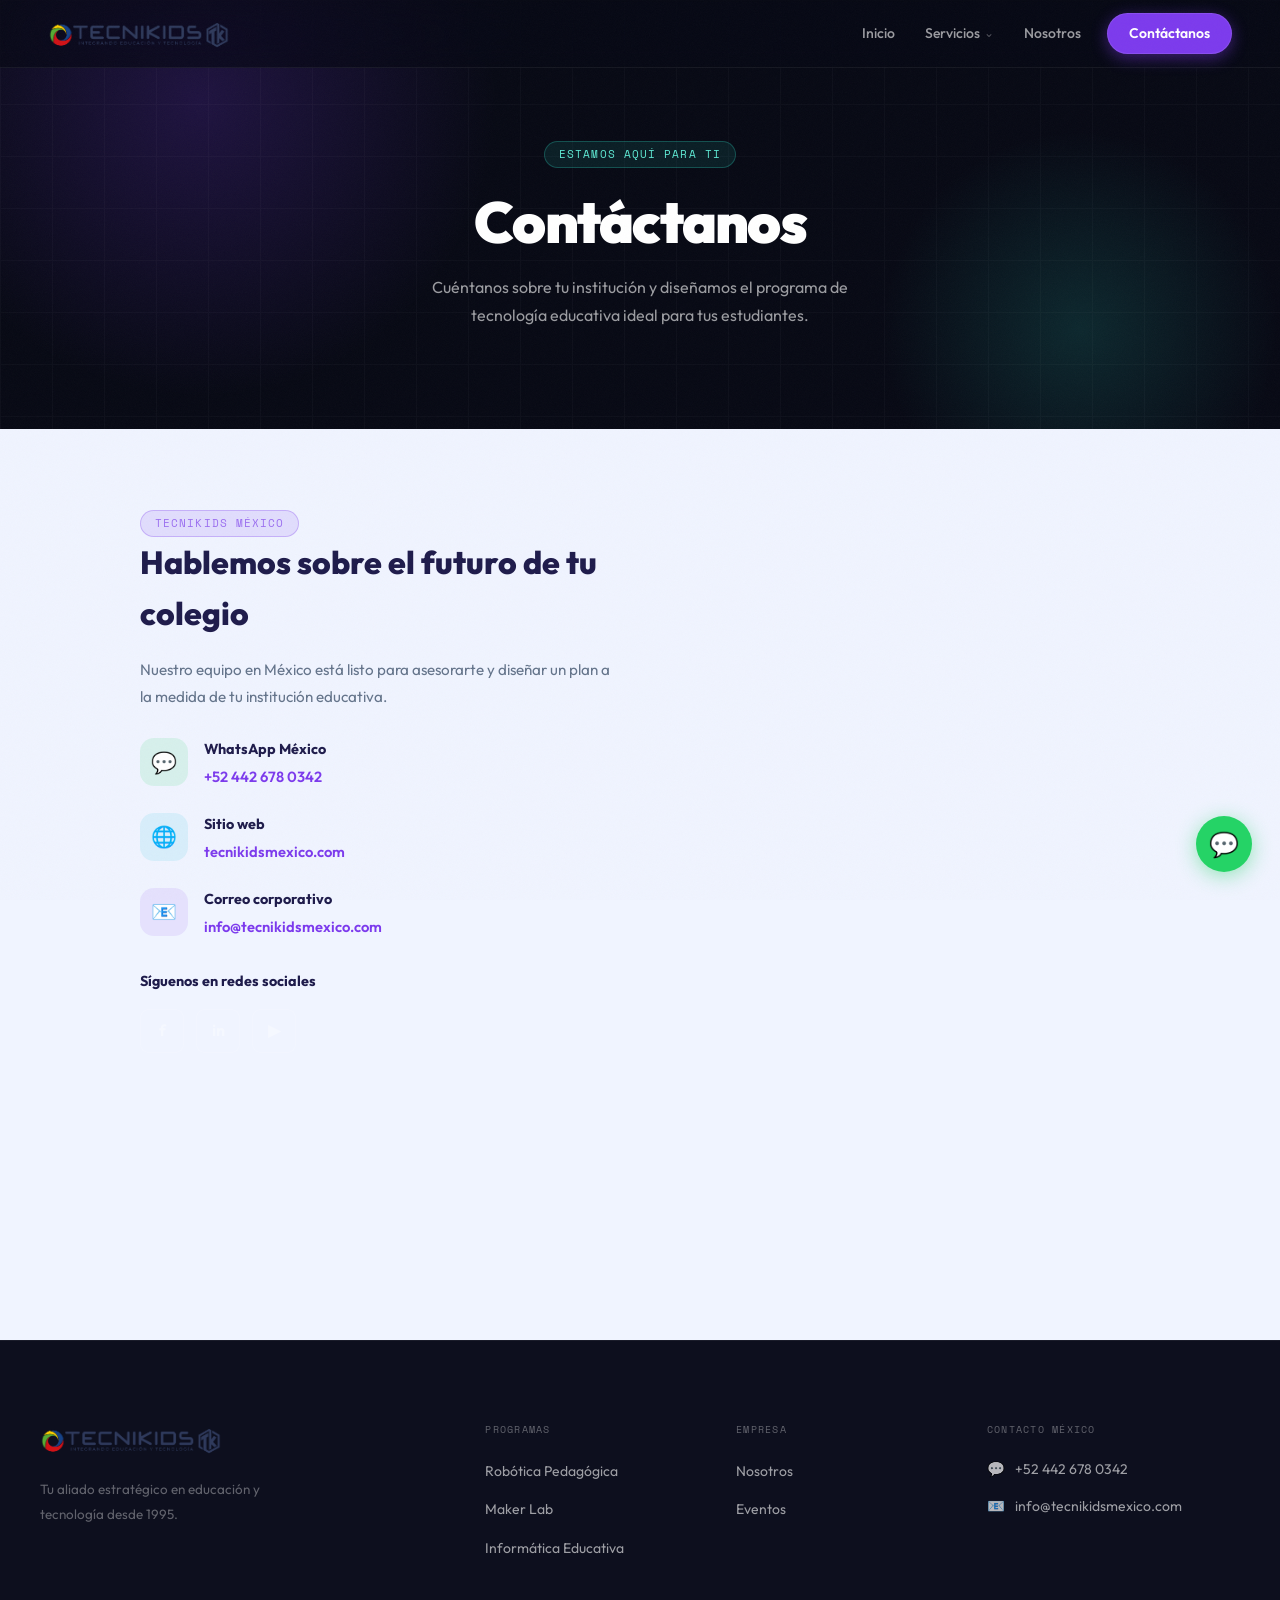
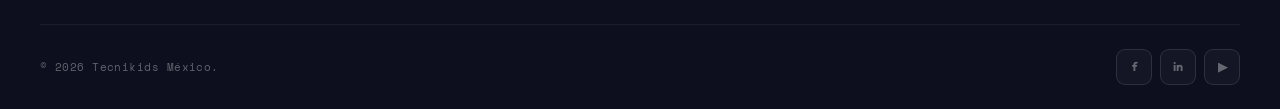
==== commit 1a19bbfd: "Agrega datos de contacto reales: teléfono, correo y dominio tecnikidsmexico.com Co-Authored-By: Clau" ====
--- a/contactenos.html
+++ b/contactenos.html
@@ -72,21 +72,21 @@
         <div class="contact-icon-box whatsapp">💬</div>
         <div>
           <div class="contact-label">WhatsApp México</div>
-          <div class="contact-val"><a href="#" target="_blank">(Próximamente)</a></div>
+          <div class="contact-val"><a href="https://wa.me/524426780342" target="_blank">+52 442 678 0342</a></div>
         </div>
       </div>
       <div class="contact-item">
         <div class="contact-icon-box web">🌐</div>
         <div>
           <div class="contact-label">Sitio web</div>
-          <div class="contact-val"><a href="https://tecnikids.info/wp/" target="_blank">tecnikids.info</a></div>
+          <div class="contact-val"><a href="https://www.tecnikidsmexico.com" target="_blank">tecnikidsmexico.com</a></div>
         </div>
       </div>
       <div class="contact-item">
         <div class="contact-icon-box email">📧</div>
         <div>
           <div class="contact-label">Correo corporativo</div>
-          <div class="contact-val"><a href="mailto:(Próximamente)">(Próximamente)</a></div>
+          <div class="contact-val"><a href="mailto:info@tecnikidsmexico.com">info@tecnikidsmexico.com</a></div>
         </div>
       </div>
 
@@ -128,11 +128,11 @@
     <div class="footer-logo"><img src="assets/img/logo.png" alt="Tecnikids"><p class="footer-desc">Tu aliado estratégico en educación y tecnología desde 1995.</p></div>
     <div class="footer-col"><h4>Programas</h4><ul><li><a href="robotica-pedagogica.html">Robótica Pedagógica</a></li><li><a href="maker-lab.html">Maker Lab</a></li><li><a href="informatica-educativa.html">Informática Educativa</a></li></ul></div>
     <div class="footer-col"><h4>Empresa</h4><ul><li><a href="sobre-nosotros.html">Nosotros</a></li><li><a href="index.html#eventos">Eventos</a></li></ul></div>
-    <div class="footer-col"><h4>Contacto México</h4><div class="footer-contact-item"><span class="contact-icon">💬</span><a href="#" target="_blank">(Próximamente)</a></div><div class="footer-contact-item"><span class="contact-icon">📧</span><a href="mailto:(Próximamente)">(Próximamente)</a></div></div>
+    <div class="footer-col"><h4>Contacto México</h4><div class="footer-contact-item"><span class="contact-icon">💬</span><a href="https://wa.me/524426780342" target="_blank">+52 442 678 0342</a></div><div class="footer-contact-item"><span class="contact-icon">📧</span><a href="mailto:info@tecnikidsmexico.com">info@tecnikidsmexico.com</a></div></div>
   </div>
   <div class="footer-bottom" style="max-width:1200px;margin:0 auto;"><p class="footer-copy">© 2026 Tecnikids México.</p><div class="footer-socials"><a href="https://www.facebook.com/tecnikids" target="_blank" class="social-btn">f</a><a href="https://www.instagram.com/_tecnikids/" target="_blank" class="social-btn">in</a><a href="https://www.youtube.com/user/Tecnikids" target="_blank" class="social-btn">▶</a></div></div>
 </footer>
-<a href="#" target="_blank" class="whatsapp-float">💬</a>
+<a href="https://wa.me/524426780342" target="_blank" class="whatsapp-float">💬</a>
 <script>
   window.addEventListener('scroll',()=>{document.getElementById('navbar').classList.toggle('scrolled', window.scrollY > 60);});
   document.getElementById('hamburger').addEventListener('click',()=>{const l=document.querySelector('.nav-links');const open=l.dataset.open==='1';l.dataset.open=open?'0':'1';Object.assign(l.style,open?{display:'none'}:{display:'flex',flexDirection:'column',position:'fixed',top:'58px',left:'0',right:'0',background:'rgba(15,14,42,0.99)',padding:'24px 32px',gap:'20px',zIndex:'99'});});
